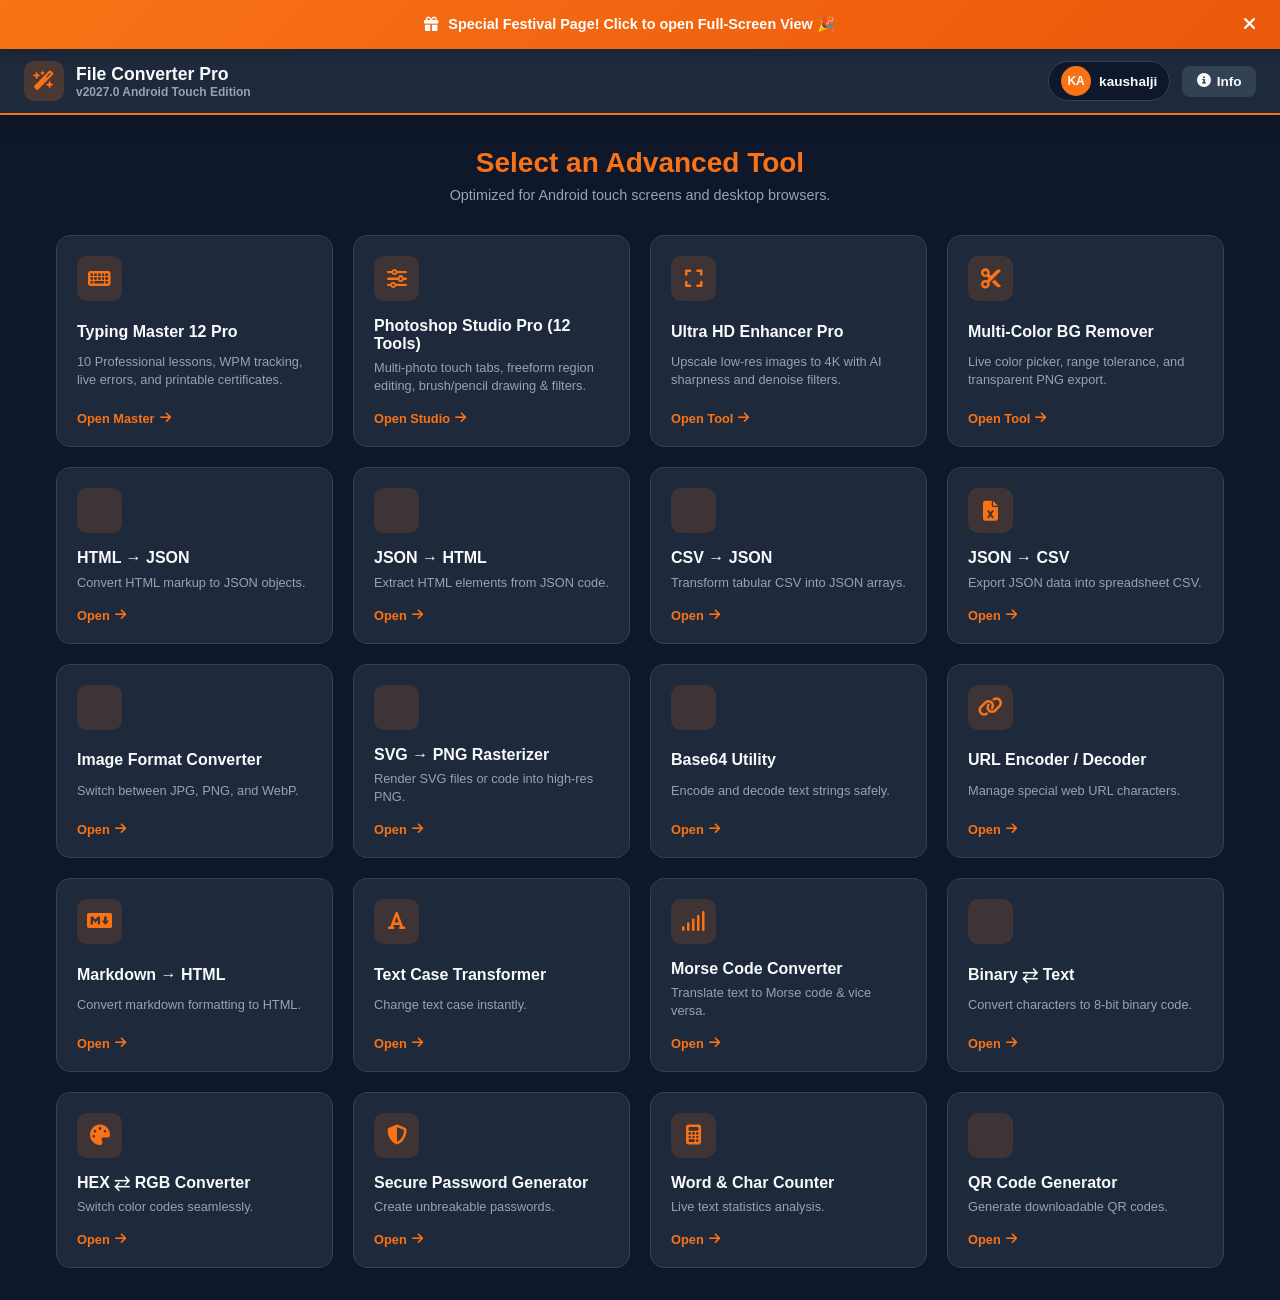
==== index.html @ d04e545b "Update index.html" ====
<!DOCTYPE html>
<html lang="hi">
<head>
<meta charset="UTF-8">
<meta name="viewport" content="width=device-width, initial-scale=1.0, maximum-scale=1.0, user-scalable=no">
<title>File Converter Pro 2027 - Android Mobile Edition</title>
<meta name="theme-color" content="#0f172a">
<link rel="manifest" href="./manifest.json">
<link rel="icon" href="./icon.svg" type="image/svg+xml">
<link rel="stylesheet" href="https://cdnjs.cloudflare.com/ajax/libs/font-awesome/6.4.0/css/all.min.css">
<link rel="stylesheet" href="style.css">
</head>
<body data-theme="dark">

<!-- Top Festival Trigger Banner -->
<div class="festival-banner" id="festivalBanner" onclick="openFestivalModal()">
  <div class="festival-banner-content">
    <i class="fa-solid fa-gift"></i>
    <span>Special Festival Page! Click to open Full-Screen View 🎉</span>
  </div>
  <button class="festival-exit-btn" title="Close Banner" onclick="event.stopPropagation(); document.getElementById('festivalBanner').style.display='none';">
    <i class="fa-solid fa-xmark"></i>
  </button>
</div>

<!-- Full-Screen Festival Modal -->
<div class="festival-modal-overlay" id="festivalModalOverlay">
  <div class="festival-modal-container">
    <div class="festival-modal-header">
      <span class="festival-modal-title"><i class="fa-solid fa-star"></i> Festival Special Event</span>
      <button class="festival-close-btn" onclick="closeFestivalModal()"><i class="fa-solid fa-xmark"></i> Close</button>
    </div>
    <div class="festival-modal-body">
      <iframe src="festival.html" class="festival-iframe"></iframe>
    </div>
  </div>
</div>

<!-- Universal App Header -->
<header class="app-header">
  <div class="brand-box">
    <div class="brand-icon"><i class="fa-solid fa-wand-magic-sparkles"></i></div>
    <div>
      <div class="brand-title">File Converter Pro</div>
      <div class="brand-subtitle">v2027.0 Android Touch Edition</div>
    </div>
  </div>
  <div class="header-actions">
    <div class="user-profile-badge" id="userProfileBadge" onclick="openProfileModal()">
      <div class="user-avatar" id="navAvatar">HK</div>
      <span id="navUsername">kaushalji</span>
    </div>
    <button class="header-btn" onclick="openAppInfoModal()"><i class="fa-solid fa-circle-info"></i> Info</button>
  </div>
</header>

<main>
  <!-- Home Dashboard -->
  <div id="homeDashboard">
    <div class="dashboard-hero">
      <h1>Select an Advanced Tool</h1>
      <p>Optimized for Android touch screens and desktop browsers.</p>
    </div>

    <div class="grid">
      <!-- Typing Master 12 -->
      <div class="card-selector" onclick="openTool('typingSpeedView')">
        <div class="card-icon"><i class="fa-solid fa-keyboard"></i></div>
        <h3>Typing Master 12 Pro</h3>
        <p>10 Professional lessons, WPM tracking, live errors, and printable certificates.</p>
        <div class="card-footer-link">Open Master <i class="fa-solid fa-arrow-right"></i></div>
      </div>

      <!-- Photoshop Studio Pro -->
      <div class="card-selector" onclick="openTool('photoEditorView')">
        <div class="card-icon"><i class="fa-solid fa-sliders"></i></div>
        <h3>Photoshop Studio Pro (12 Tools)</h3>
        <p>Multi-photo touch tabs, freeform region editing, brush/pencil drawing & filters.</p>
        <div class="card-footer-link">Open Studio <i class="fa-solid fa-arrow-right"></i></div>
      </div>

      <!-- Ultra HD Enhancer -->
      <div class="card-selector" onclick="openTool('hdView')">
        <div class="card-icon"><i class="fa-solid fa-expand"></i></div>
        <h3>Ultra HD Enhancer Pro</h3>
        <p>Upscale low-res images to 4K with AI sharpness and denoise filters.</p>
        <div class="card-footer-link">Open Tool <i class="fa-solid fa-arrow-right"></i></div>
      </div>

      <!-- BG Remover -->
      <div class="card-selector" onclick="openTool('bgRemView')">
        <div class="card-icon"><i class="fa-solid fa-scissors"></i></div>
        <h3>Multi-Color BG Remover</h3>
        <p>Live color picker, range tolerance, and transparent PNG export.</p>
        <div class="card-footer-link">Open Tool <i class="fa-solid fa-arrow-right"></i></div>
      </div>

      <!-- Other Tools -->
      <div class="card-selector" onclick="openTool('h2jView')"><div class="card-icon"><i class="fa-code"></i></div><h3>HTML → JSON</h3><p>Convert HTML markup to JSON objects.</p><div class="card-footer-link">Open <i class="fa-solid fa-arrow-right"></i></div></div>
      <div class="card-selector" onclick="openTool('j2hView')"><div class="card-icon"><i class="fa-file-code"></i></div><h3>JSON → HTML</h3><p>Extract HTML elements from JSON code.</p><div class="card-footer-link">Open <i class="fa-solid fa-arrow-right"></i></div></div>
      <div class="card-selector" onclick="openTool('csvView')"><div class="card-icon"><i class="fa-file-csv"></i></div><h3>CSV → JSON</h3><p>Transform tabular CSV into JSON arrays.</p><div class="card-footer-link">Open <i class="fa-solid fa-arrow-right"></i></div></div>
      <div class="card-selector" onclick="openTool('j2csvView')"><div class="card-icon"><i class="fa-solid fa-file-excel"></i></div><h3>JSON → CSV</h3><p>Export JSON data into spreadsheet CSV.</p><div class="card-footer-link">Open <i class="fa-solid fa-arrow-right"></i></div></div>
      <div class="card-selector" onclick="openTool('imgConvView')"><div class="card-icon"><i class="fa-image"></i></div><h3>Image Format Converter</h3><p>Switch between JPG, PNG, and WebP.</p><div class="card-footer-link">Open <i class="fa-solid fa-arrow-right"></i></div></div>
      <div class="card-selector" onclick="openTool('svgView')"><div class="card-icon"><i class="fa-shapes"></i></div><h3>SVG → PNG Rasterizer</h3><p>Render SVG files or code into high-res PNG.</p><div class="card-footer-link">Open <i class="fa-solid fa-arrow-right"></i></div></div>
      <div class="card-selector" onclick="openTool('base64View')"><div class="card-icon"><i class="fa-lock"></i></div><h3>Base64 Utility</h3><p>Encode and decode text strings safely.</p><div class="card-footer-link">Open <i class="fa-solid fa-arrow-right"></i></div></div>
      <div class="card-selector" onclick="openTool('urlView')"><div class="card-icon"><i class="fa-solid fa-link"></i></div><h3>URL Encoder / Decoder</h3><p>Manage special web URL characters.</p><div class="card-footer-link">Open <i class="fa-solid fa-arrow-right"></i></div></div>
      <div class="card-selector" onclick="openTool('mdView')"><div class="card-icon"><i class="fa-brands fa-markdown"></i></div><h3>Markdown → HTML</h3><p>Convert markdown formatting to HTML.</p><div class="card-footer-link">Open <i class="fa-solid fa-arrow-right"></i></div></div>
      <div class="card-selector" onclick="openTool('textCaseView')"><div class="card-icon"><i class="fa-solid fa-font"></i></div><h3>Text Case Transformer</h3><p>Change text case instantly.</p><div class="card-footer-link">Open <i class="fa-solid fa-arrow-right"></i></div></div>
      <div class="card-selector" onclick="openTool('morseView')"><div class="card-icon"><i class="fa-solid fa-signal"></i></div><h3>Morse Code Converter</h3><p>Translate text to Morse code & vice versa.</p><div class="card-footer-link">Open <i class="fa-solid fa-arrow-right"></i></div></div>
      <div class="card-selector" onclick="openTool('binaryView')"><div class="card-icon"><i class="fa-solid fa-binary"></i></div><h3>Binary ⇄ Text</h3><p>Convert characters to 8-bit binary code.</p><div class="card-footer-link">Open <i class="fa-solid fa-arrow-right"></i></div></div>
      <div class="card-selector" onclick="openTool('colorView')"><div class="card-icon"><i class="fa-solid fa-palette"></i></div><h3>HEX ⇄ RGB Converter</h3><p>Switch color codes seamlessly.</p><div class="card-footer-link">Open <i class="fa-solid fa-arrow-right"></i></div></div>
      <div class="card-selector" onclick="openTool('passGenView')"><div class="card-icon"><i class="fa-solid fa-shield-halved"></i></div><h3>Secure Password Generator</h3><p>Create unbreakable passwords.</p><div class="card-footer-link">Open <i class="fa-solid fa-arrow-right"></i></div></div>
      <div class="card-selector" onclick="openTool('wordCountView')"><div class="card-icon"><i class="fa-solid fa-calculator"></i></div><h3>Word & Char Counter</h3><p>Live text statistics analysis.</p><div class="card-footer-link">Open <i class="fa-solid fa-arrow-right"></i></div></div>
      <div class="card-selector" onclick="openTool('qrView')"><div class="card-icon"><i class="fa-qrcode"></i></div><h3>QR Code Generator</h3><p>Generate downloadable QR codes.</p><div class="card-footer-link">Open <i class="fa-solid fa-arrow-right"></i></div></div>
    </div>
  </div>

  <!-- ================= TOOL VIEWS ================= -->

  <!-- Typing Master 12 View -->
  <div id="typingSpeedView" class="tool-view">
    <div class="tool-header-bar">
      <h2><i class="fa-solid fa-keyboard"></i> Typing Master 12 Professional Tutor</h2>
      <button class="back-home-btn" onclick="closeTypingTestView()"><i class="fa-solid fa-arrow-left"></i> Dashboard</button>
    </div>
    <div id="typingSetupBox" class="typing-setup-box">
      <h3><i class="fa-solid fa-list-check"></i> Select Lesson (1 to 10) & Duration</h3>
      <div class="typing-config-grid">
        <div>
          <label>Select Lesson / Passage</label>
          <select id="typingLessonSelect">
            <option value="1">Lesson 1: Home Row Mastery & Touch Typing Basics</option>
            <option value="2">Lesson 2: Advanced Web Architecture & Client-Side Logic</option>
            <option value="3">Lesson 3: Graphic Design Principles & Neon Aesthetics</option>
            <option value="4">Lesson 4: Cloud Databases and Firebase Integration</option>
            <option value="5">Lesson 5: Progressive Web Apps & Offline Service Workers</option>
            <option value="6">Lesson 6: Professional Ethics & Altruistic Interpersonal Skills</option>
            <option value="7">Lesson 7: Network Protocols, Routers and Security Rules</option>
            <option value="8">Lesson 8: Python Programming and Algorithmic Problem Solving</option>
            <option value="9">Lesson 9: Tally Prime & Corporate Accounting Formatting</option>
            <option value="10">Lesson 10: Ultimate Speed Master Challenge (Expert Level)</option>
          </select>
        </div>
        <div>
          <label>Test Duration</label>
          <select id="typingTimeSelect">
            <option value="30">30 Seconds</option>
            <option value="60" selected>1 Minute (60s)</option>
            <option value="120">2 Minutes (120s)</option>
            <option value="300">5 Minutes (300s)</option>
          </select>
        </div>
      </div>
      <button class="action-btn" onclick="beginTypingTestSession()"><i class="fa-solid fa-play"></i> Start Typing Lesson</button>
    </div>

    <div id="typingWorkspace" class="hidden">
      <div class="typing-progress-track"><div id="typingProgressBar" class="typing-progress-fill"></div></div>
      <div id="passageDisplayBox" class="passage-display-box"></div>
      <textarea id="typingInput" placeholder="Start typing the passage above here..." oninput="evaluateTyping()" class="typing-input-area"></textarea>
      <div class="stats-dashboard-grid">
        <div class="stat-card"><b id="tsWpm">0</b><br><small>WPM</small></div>
        <div class="stat-card"><b id="tsAccuracy">100%</b><br><small>Accuracy</small></div>
        <div class="stat-card"><b id="tsTime">60s</b><br><small>Time Left</small></div>
        <div class="stat-card"><b id="tsErrors">0</b><br><small>Errors</small></div>
      </div>
      <button class="action-btn secondary" onclick="resetTypingTest()"><i class="fa-solid fa-rotate-right"></i> Change Lesson / Quit</button>
    </div>
    <div class="status" id="typingStatus"></div>
  </div>

  <!-- Photoshop Studio Pro -->
  <div id="photoEditorView" class="tool-view">
    <div class="tool-header-bar">
      <h2><i class="fa-solid fa-sliders"></i> Photoshop Studio Pro (Android Touch)</h2>
      <button class="back-home-btn" onclick="goHome()"><i class="fa-solid fa-arrow-left"></i> Dashboard</button>
    </div>

    <div class="drop-zone" onclick="document.getElementById('editorImgFile').click()">
      <div class="drop-zone-text" id="editorImgText"><i class="fa-solid fa-cloud-arrow-up"></i> Open Photo(s) from Phone Gallery</div>
      <input id="editorImgFile" type="file" accept="image/*" multiple onchange="loadMultipleEditorImages(this)">
    </div>

    <div id="photoTabsContainer" class="photo-tabs-bar hidden">
      <span class="tab-bar-label"><i class="fa-solid fa-images"></i> Open Photos:</span>
      <div id="tabsList" class="tabs-list-flex"></div>
    </div>

    <div id="editorControls" class="hidden">
      <!-- 12 Photoshop Tools Navigation Bar -->
      <div class="editor-mode-banner">
        <button class="action-btn secondary mode-tab-btn active" id="btnToolGlobal" onclick="setPhotoshopTool('global')"><i class="fa-solid fa-sliders"></i> 1. Global Filters</button>
        <button class="action-btn secondary mode-tab-btn" id="btnToolFreeform" onclick="setPhotoshopTool('freeform')"><i class="fa-solid fa-draw-polygon"></i> 2. Freeform Area Edit</button>
        <button class="action-btn secondary mode-tab-btn" id="btnToolBrush" onclick="setPhotoshopTool('brush')"><i class="fa-solid fa-paintbrush"></i> 3. Touch Brush / Pencil</button>
        <button class="action-btn secondary mode-tab-btn" id="btnToolRotate" onclick="rotateEditorImage(90)"><i class="fa-solid fa-rotate-right"></i> 4. Rotate</button>
        <button class="action-btn secondary mode-tab-btn" id="btnToolFlip" onclick="flipEditorImage()"><i class="fa-solid fa-repeat"></i> 5. Flip Mirror</button>
        <button class="action-btn secondary mode-tab-btn" id="btnToolSepia" onclick="applySpecialEffect('sepia')"><i class="fa-solid fa-palette"></i> 6. Sepia Tone</button>
        <button class="action-btn secondary mode-tab-btn" id="btnToolInvert" onclick="applySpecialEffect('invert')"><i class="fa-solid fa-circle-half-stroke"></i> 7. Invert Colors</button>
        <button class="action-btn secondary mode-tab-btn" id="btnToolCrop" onclick="setPhotoshopTool('crop')"><i class="fa-solid fa-crop"></i> 8. Crop Region</button>
        <button class="action-btn secondary mode-tab-btn" id="btnToolBrightness" onclick="quickFilterAdjust('brightness')"><i class="fa-solid fa-sun"></i> 9. Auto Brighten</button>
        <button class="action-btn secondary mode-tab-btn" id="btnToolContrast" onclick="quickFilterAdjust('contrast')"><i class="fa-solid fa-circle-half-stroke"></i> 10. Auto Contrast</button>
        <button class="action-btn secondary mode-tab-btn" id="btnToolGrayscale" onclick="quickFilterAdjust('grayscale')"><i class="fa-solid fa-image"></i> 11. B&W Grayscale</button>
        <button class="action-btn secondary mode-tab-btn" id="btnToolReset" onclick="resetCurrentPhoto()"><i class="fa-solid fa-rotate-left"></i> 12. Reset Original</button>
      </div>

      <div class="editor-canvas-wrapper" id="editorCanvasWrapper">
        <canvas id="editorCanvas"></canvas>
      </div>

      <!-- Tool Specific Panels -->
      <div id="globalControlsPanel">
        <div class="editor-sliders-grid">
          <div><label>Brightness</label><input type="range" id="eBrightness" min="0" max="200" value="100" oninput="applyEditorFilters()"></div>
          <div><label>Contrast</label><input type="range" id="eContrast" min="0" max="200" value="100" oninput="applyEditorFilters()"></div>
          <div><label>Saturate</label><input type="range" id="eSaturate" min="0" max="200" value="100" oninput="applyEditorFilters()"></div>
          <div><label>Blur (px)</label><input type="range" id="eBlur" min="0" max="20" value="0" oninput="applyEditorFilters()"></div>
        </div>
      </div>

      <div id="freeformControlsPanel" class="hidden freeform-panel-box">
        <p class="freeform-hint"><i class="fa-solid fa-circle-info"></i> Finger touch se screen par area drag karein aur neechay se effect apply karein:</p>
        <div class="btn-group">
          <button class="action-btn" onclick="editSelectedArea('brightness')"><i class="fa-solid fa-sun"></i> Brighten Selection</button>
          <button class="action-btn" onclick="editSelectedArea('darken')"><i class="fa-solid fa-moon"></i> Darken Selection</button>
          <button class="action-btn secondary" onclick="editSelectedArea('grayscale')"><i class="fa-solid fa-image"></i> Grayscale Selection</button>
          <button class="action-btn secondary" onclick="clearSelection()"><i class="fa-solid fa-xmark"></i> Clear Selection</button>
        </div>
      </div>

      <div id="brushControlsPanel" class="hidden freeform-panel-box">
        <div class="editor-sliders-grid">
          <div>
            <label>Brush Color</label>
            <input type="color" id="brushColorPicker" value="#f97316" class="color-picker-input">
          </div>
          <div>
            <label>Brush Size: <span id="brushSizeVal">5</span>px</label>
            <input type="range" id="brushSizeRange" min="1" max="50" value="5" oninput="document.getElementById('brushSizeVal').textContent=this.value">
          </div>
        </div>
        <p class="freeform-hint"><i class="fa-solid fa-paintbrush"></i> Finger drag karke screen par freehand painting karein.</p>
      </div>

      <button class="action-btn" onclick="downloadEditedImage()"><i class="fa-solid fa-download"></i> Save & Download to Phone</button>
    </div>
    <div class="status" id="editorStatus"></div>
  </div>

  <!-- Ultra HD Enhancer -->
  <div id="hdView" class="tool-view">
    <div class="tool-header-bar"><h2><i class="fa-solid fa-expand"></i> Ultra HD 4K Enhancer Pro</h2><button class="back-home-btn" onclick="goHome()">Dashboard</button></div>
    <div class="drop-zone" onclick="document.getElementById('hdImgFile').click()"><div class="drop-zone-text" id="hdImgText"><i class="fa-solid fa-cloud-arrow-up"></i> Choose Image from Gallery</div><input id="hdImgFile" type="file" accept="image/*" onchange="updateFileName(this, 'hdImgText')"></div>
    <div class="btn-group"><button class="action-btn" onclick="convertToUltraHD(2)">2X HD Upscale</button><button class="action-btn" onclick="convertToUltraHD(4)">4X Ultra HD AI</button></div>
    <div class="status" id="hdStatus"></div>
  </div>

  <!-- BG Remover -->
  <div id="bgRemView" class="tool-view">
    <div class="tool-header-bar"><h2><i class="fa-solid fa-scissors"></i> Multi-Color BG Remover</h2><button class="back-home-btn" onclick="goHome()">Dashboard</button></div>
    <div class="drop-zone" onclick="document.getElementById('bgImgFile').click()"><div class="drop-zone-text" id="bgImgText"><i class="fa-solid fa-cloud-arrow-up"></i> Choose Image</div><input id="bgImgFile" type="file" accept="image/*" onchange="loadBgRemImage(this)"></div>
    <div id="bgControlsContainer" class="hidden">
      <div class="bg-preview-layout">
        <div><label>1. Tap to Pick Color</label><div class="canvas-click-wrapper" onclick="pickColorForBg(event)"><canvas id="bgSourceCanvas"></canvas></div></div>
        <div><label>2. Transparent Preview</label><div class="canvas-click-wrapper checkered-bg"><canvas id="bgPreviewCanvas"></canvas></div></div>
      </div>
      <div class="bg-settings-row">
        <div id="selectedColorDisplay" class="color-badge-box">RGB(255, 255, 255)</div>
        <div><label>Tolerance: <span id="tolValueLabel">35</span></label><input type="range" id="bgTolerance" min="1" max="100" value="35" oninput="updateBgToleranceLabel(); processBgRemovalLive();"></div>
      </div>
      <button class="action-btn" onclick="downloadBgRemovedImage()">Download PNG</button>
    </div>
    <div class="status" id="bgRemStatus"></div>
  </div>

  <!-- Other basic views included in code -->
  <div id="h2jView" class="tool-view"><div class="tool-header-bar"><h2>HTML to JSON</h2><button class="back-home-btn" onclick="goHome()">Dashboard</button></div><label>HTML</label><textarea id="htmlInput" placeholder="<h1>Hello</h1>"></textarea><button class="action-btn" onclick="htmlToJson()">Convert</button><div class="status" id="h2jStatus"></div></div>
  <div id="j2hView" class="tool-view"><div class="tool-header-bar"><h2>JSON to HTML</h2><button class="back-home-btn" onclick="goHome()">Dashboard</button></div><label>JSON</label><textarea id="jsonInput" placeholder='{"html":"<h1>Hello</h1>"}'></textarea><button class="action-btn" onclick="jsonToHtml()">Convert</button><div class="status" id="j2hStatus"></div></div>
  <div id="csvView" class="tool-view"><div class="tool-header-bar"><h2>CSV to JSON</h2><button class="back-home-btn" onclick="goHome()">Dashboard</button></div><label>CSV</label><textarea id="csvInput" placeholder="name,age\nJohn,30"></textarea><button class="action-btn" onclick="csvToJson()">Convert</button><div class="status" id="csvStatus"></div></div>
  <div id="j2csvView" class="tool-view"><div class="tool-header-bar"><h2>JSON to CSV</h2><button class="back-home-btn" onclick="goHome()">Dashboard</button></div><label>JSON</label><textarea id="j2csvInput" placeholder='[{"name":"John"}]'></textarea><button class="action-btn" onclick="jsonToCsv()">Convert</button><div class="status" id="j2csvStatus"></div></div>
  <div id="imgConvView" class="tool-view"><div class="tool-header-bar"><h2>Image Converter</h2><button class="back-home-btn" onclick="goHome()">Dashboard</button></div><div class="drop-zone" onclick="document.getElementById('generalImgFile').click()"><div class="drop-zone-text" id="generalImgText">Choose Image</div><input id="generalImgFile" type="file" accept="image/*" onchange="updateFileName(this, 'generalImgText')"></div><div class="btn-group"><button class="action-btn" onclick="imageConvert('generalImgFile', 'png', 'imgConvStatus')">PNG</button><button class="action-btn secondary" onclick="imageConvert('generalImgFile', 'jpg', 'imgConvStatus')">JPG</button><button class="action-btn secondary" onclick="imageConvert('generalImgFile', 'webp', 'imgConvStatus')">WebP</button></div><div class="status" id="imgConvStatus"></div></div>
  <div id="svgView" class="tool-view"><div class="tool-header-bar"><h2>SVG to PNG</h2><button class="back-home-btn" onclick="goHome()">Dashboard</button></div><div class="drop-zone" onclick="document.getElementById('svgFile').click()"><div class="drop-zone-text" id="svgFileText">Choose SVG</div><input id="svgFile" type="file" accept=".svg" onchange="updateFileName(this, 'svgFileText')"></div><textarea id="svgCodeInput" placeholder="<svg>...</svg>"></textarea><button class="action-btn" onclick="svgToPng()">Convert</button><div class="status" id="svgStatus"></div></div>
  <div id="base64View" class="tool-view"><div class="tool-header-bar"><h2>Base64</h2><button class="back-home-btn" onclick="goHome()">Dashboard</button></div><textarea id="base64Input" placeholder="Text..."></textarea><div class="btn-group"><button class="action-btn" onclick="processBase64(true)">Encode</button><button class="action-btn secondary" onclick="processBase64(false)">Decode</button></div><div class="status" id="base64Status"></div></div>
  <div id="urlView" class="tool-view"><div class="tool-header-bar"><h2>URL Encoder</h2><button class="back-home-btn" onclick="goHome()">Dashboard</button></div><textarea id="urlInput" placeholder="URL..."></textarea><div class="btn-group"><button class="action-btn" onclick="processUrl(true)">Encode</button><button class="action-btn secondary" onclick="processUrl(false)">Decode</button></div><div class="status" id="urlStatus"></div></div>
  <div id="mdView" class="tool-view"><div class="tool-header-bar"><h2>Markdown</h2><button class="back-home-btn" onclick="goHome()">Dashboard</button></div><textarea id="mdInput" placeholder="# Heading"></textarea><button class="action-btn" onclick="mdToHtml()">Convert</button><div class="status" id="mdStatus"></div></div>
  <div id="textCaseView" class="tool-view"><div class="tool-header-bar"><h2>Text Case</h2><button class="back-home-btn" onclick="goHome()">Dashboard</button></div><textarea id="caseInput" placeholder="Text..."></textarea><div class="btn-group"><button class="action-btn" onclick="convertTextCase('upper')">UPPER</button><button class="action-btn secondary" onclick="convertTextCase('lower')">lower</button><button class="action-btn secondary" onclick="convertTextCase('title')">Title</button></div><div class="status" id="textCaseStatus"></div></div>
  <div id="morseView" class="tool-view"><div class="tool-header-bar"><h2>Morse Code</h2><button class="back-home-btn" onclick="goHome()">Dashboard</button></div><textarea id="morseInput" placeholder="Text or Morse..."></textarea><div class="btn-group"><button class="action-btn" onclick="textToMorse()">To Morse</button><button class="action-btn secondary" onclick="morseToText()">To Text</button></div><div class="status" id="morseStatus"></div></div>
  <div id="binaryView" class="tool-view"><div class="tool-header-bar"><h2>Binary</h2><button class="back-home-btn" onclick="goHome()">Dashboard</button></div><textarea id="binaryInput" placeholder="Text or Binary..."></textarea><div class="btn-group"><button class="action-btn" onclick="textToBinary()">To Binary</button><button class="action-btn secondary" onclick="binaryToText()">To Text</button></div><div class="status" id="binaryStatus"></div></div>
  <div id="colorView" class="tool-view"><div class="tool-header-bar"><h2>HEX ⇄ RGB</h2><button class="back-home-btn" onclick="goHome()">Dashboard</button></div><input type="text" id="colorInput" placeholder="#f97316 or 249,115,22"><button class="action-btn" onclick="convertColor()">Convert</button><div id="colorPreviewBox" class="color-preview-box">Preview</div><div class="status" id="colorStatus"></div></div>
  <div id="passGenView" class="tool-view"><div class="tool-header-bar"><h2>Password Gen</h2><button class="back-home-btn" onclick="goHome()">Dashboard</button></div><input type="text" id="generatedPassword" readonly><button class="action-btn" onclick="generateSecurePassword()">Generate</button><div class="status" id="passGenStatus"></div></div>
  <div id="wordCountView" class="tool-view"><div class="tool-header-bar"><h2>Word Counter</h2><button class="back-home-btn" onclick="goHome()">Dashboard</button></div><textarea id="wordCountInput" oninput="analyzeText()" placeholder="Type here..."></textarea><div class="stats-counter-grid"><div class="stat-card"><b id="wcWords">0</b><br><small>Words</small></div><div class="stat-card"><b id="wcChars">0</b><br><small>Chars</small></div><div class="stat-card"><b id="wcTime">0s</b><br><small>Time</small></div></div><div class="status" id="wordCountStatus"></div></div>
  <div id="qrView" class="tool-view"><div class="tool-header-bar"><h2>QR Generator</h2><button class="back-home-btn" onclick="goHome()">Dashboard</button></div><input type="text" id="qrInput" placeholder="https://..."><button class="action-btn" onclick="generateQR()">Generate QR</button><div id="qrPreviewArea" class="qr-preview-wrapper"></div><div class="status" id="qrStatus"></div></div>
</main>

<!-- Modals -->
<div class="modal-overlay" id="appInfoModal"><div class="modal-card"><div class="modal-header"><h3>App Info</h3><button class="close-modal" onclick="closeAppInfoModal()">&times;</button></div><div class="modal-body"><p><b>File Converter Pro 2027</b> - Developer: kaushalji</p><button class="action-btn secondary mb-15" id="themeToggleBtn" onclick="toggleTheme()">Toggle Theme</button></div></div></div>

<div class="modal-overlay" id="profileModal"><div class="modal-card"><div class="modal-header"><h3>Profile</h3><button class="close-modal" onclick="closeProfileModal()">&times;</button></div><div class="modal-body"><form onsubmit="saveProfile(event)"><label>Username</label><input type="text" id="editUsername" required><button type="submit" class="action-btn full-width">Save</button></form></div></div></div>

<!-- Typing Result Modal with Print Button -->
<div class="modal-overlay" id="typingResultModal">
  <div class="modal-card text-center">
    <div class="modal-header">
      <h3><i class="fa-solid fa-trophy trophy-gold"></i> Typing Master Result</h3>
      <button class="close-modal" onclick="closeTypingResultModal()">&times;</button>
    </div>
    <div class="modal-body" id="printableCertificateArea">
      <p class="mb-15"><b>Typing Master 12 Performance Diploma</b></p>
      <div class="typing-score-grid">
        <div class="score-card"><b id="modalFinalWpm" class="score-wpm">0</b><br><span>WPM Speed</span></div>
        <div class="score-card"><b id="modalFinalAcc" class="score-acc">0%</b><br><span>Accuracy</span></div>
      </div>
      <p id="modalLessonName" style="font-size:0.85rem; color:var(--text-muted); margin-bottom:15px;"></p>
    </div>
    <div class="btn-group">
      <button class="action-btn" onclick="window.print()"><i class="fa-solid fa-print"></i> Print Certificate</button>
      <button class="action-btn secondary" onclick="closeTypingResultModal()">Close</button>
    </div>
  </div>
</div>

<script>
function openFestivalModal() { document.getElementById('festivalModalOverlay').style.display = 'flex'; }
function closeFestivalModal() { document.getElementById('festivalModalOverlay').style.display = 'none'; }
</script>
<script src="script.js"></script>
</body>
</html>
---- style.css ----
:root {
  --bg-main: #0f172a;
  --card-bg: #1e293b;
  --text-main: #f8fafc;
  --text-muted: #94a3b8;
  --accent-primary: #f97316;
  --accent-hover: #ea580c;
  --card-border: #334155;
  --success: #22c55e;
  --error: #ef4444;
}

[data-theme="light"] {
  --bg-main: #f1f5f9;
  --card-bg: #ffffff;
  --text-main: #0f172a;
  --text-muted: #64748b;
  --accent-primary: #f97316;
  --accent-hover: #ea580c;
  --card-border: #cbd5e1;
  --success: #16a34a;
  --error: #dc2626;
}

* { box-sizing: border-box; margin: 0; padding: 0; font-family: 'Segoe UI', Tahoma, Geneva, Verdana, sans-serif; }
body { background-color: var(--bg-main); color: var(--text-main); min-height: 100vh; display: flex; flex-direction: column; transition: background 0.3s, color 0.3s; }
.hidden { display: none !important; }
.text-center { text-align: center; }
.full-width { width: 100%; }
.mb-15 { margin-bottom: 15px; }

/* Header */
.app-header { background: var(--card-bg); border-bottom: 2px solid var(--accent-primary); padding: 0.75rem 1.5rem; display: flex; justify-content: space-between; align-items: center; box-shadow: 0 4px 20px rgba(0,0,0,0.15); position: sticky; top: 0; z-index: 100; }
.brand-box { display: flex; align-items: center; gap: 0.75rem; }
.brand-icon { width: 40px; height: 40px; background: color-mix(in srgb, var(--accent-primary) 20%, var(--card-bg)); color: var(--accent-primary); border-radius: 10px; display: flex; align-items: center; justify-content: center; font-size: 1.2rem; }
.brand-title { font-size: 1.1rem; font-weight: 800; color: var(--text-main); }
.brand-subtitle { font-size: 0.75rem; color: var(--text-muted); font-weight: 600; }
.header-actions { display: flex; gap: 0.75rem; align-items: center; }
.header-btn { background: var(--card-border); color: var(--text-main); border: none; padding: 0.5rem 0.9rem; border-radius: 8px; font-weight: 600; cursor: pointer; transition: 0.2s; font-size: 0.85rem; display: flex; align-items: center; gap: 6px; }
.header-btn:hover { background: var(--accent-primary); color: #fff; }

/* User Badge */
.user-profile-badge { display: flex; align-items: center; gap: 8px; background: var(--bg-main); border: 1.5px solid var(--card-border); padding: 4px 12px; border-radius: 20px; cursor: pointer; transition: 0.2s; }
.user-profile-badge:hover { border-color: var(--accent-primary); }
.user-avatar { width: 30px; height: 30px; border-radius: 50%; background: var(--accent-primary); color: #fff; display: flex; align-items: center; justify-content: center; font-weight: 700; font-size: 0.75rem; overflow: hidden; }
#navUsername { font-size: 0.85rem; font-weight: 600; color: var(--text-main); }

/* Main Dashboard Grid */
main { flex: 1; padding: 2rem 1rem; max-width: 1200px; margin: 0 auto; width: 100%; }
.dashboard-hero { text-align: center; margin-bottom: 2rem; }
.dashboard-hero h1 { font-size: 1.75rem; color: var(--accent-primary); margin-bottom: 0.5rem; font-weight: 800; }
.dashboard-hero p { color: var(--text-muted); font-size: 0.9rem; }

.grid { display: grid; grid-template-columns: repeat(auto-fill, minmax(260px, 1fr)); gap: 1.25rem; }
.card-selector { background: var(--card-bg); border: 1.5px solid var(--card-border); border-radius: 14px; padding: 1.25rem; cursor: pointer; transition: all 0.25s ease; display: flex; flex-direction: column; justify-content: space-between; }
.card-selector:hover { border-color: var(--accent-primary); transform: translateY(-3px); box-shadow: 0 10px 25px rgba(249, 115, 22, 0.15); }
.card-icon { width: 45px; height: 45px; background: color-mix(in srgb, var(--accent-primary) 15%, var(--card-bg)); color: var(--accent-primary); border-radius: 10px; display: flex; align-items: center; justify-content: center; font-size: 1.25rem; margin-bottom: 1rem; }
.card-selector h3 { font-size: 1rem; font-weight: 700; margin-bottom: 0.4rem; color: var(--text-main); }
.card-selector p { font-size: 0.8rem; color: var(--text-muted); line-height: 1.4; margin-bottom: 1rem; }
.card-footer-link { font-size: 0.8rem; font-weight: 700; color: var(--accent-primary); display: flex; align-items: center; gap: 5px; }

/* Tool Views */
.tool-view { display: none; background: var(--card-bg); border: 2px solid var(--card-border); border-radius: 16px; padding: 1.75rem; box-shadow: 0 10px 30px rgba(0,0,0,0.15); width: 100%; min-height: 75vh; }
.tool-view.active { display: block !important; animation: fadeIn 0.25s ease-in-out; }
@keyframes fadeIn { from { opacity: 0; transform: translateY(6px); } to { opacity: 1; transform: translateY(0); } }

.tool-header-bar { display: flex; justify-content: space-between; align-items: center; margin-bottom: 1.5rem; border-bottom: 1px solid var(--card-border); padding-bottom: 1rem; }
.tool-header-bar h2 { font-size: 1.25rem; color: var(--accent-primary); display: flex; align-items: center; gap: 10px; }
.back-home-btn { background: var(--card-border); color: var(--text-main); border: none; padding: 0.5rem 1rem; border-radius: 8px; font-weight: 600; cursor: pointer; transition: 0.2s; }
.back-home-btn:hover { background: var(--accent-primary); color: #fff; }

label { display: block; font-size: 0.85rem; font-weight: 700; margin-bottom: 0.5rem; color: var(--text-muted); text-transform: uppercase; letter-spacing: 0.5px; }
textarea, input[type="text"], input[type="email"], input[type="password"], input[type="date"], input[type="tel"], input[type="number"], input[type="range"], select { width: 100%; padding: 0.75rem 1rem; background: var(--bg-main); border: 1.5px solid var(--card-border); border-radius: 10px; color: var(--text-main); font-size: 0.95rem; margin-bottom: 1rem; outline: none; transition: 0.2s; }
textarea { min-height: 140px; resize: vertical; font-family: monospace; }
textarea:focus, input:focus, select:focus { border-color: var(--accent-primary); }

.action-btn { background: var(--accent-primary); color: #fff; border: none; padding: 0.75rem 1.25rem; border-radius: 10px; font-weight: 700; cursor: pointer; transition: 0.2s; width: 100%; font-size: 0.95rem; display: flex; align-items: center; justify-content: center; gap: 8px; }
.action-btn:hover { background: var(--accent-hover); }
.action-btn.secondary { background: var(--card-border); color: var(--text-main); }
.action-btn.secondary:hover { background: #475569; }

.btn-group { display: flex; gap: 10px; margin-bottom: 1rem; flex-wrap: wrap; }
.btn-group .action-btn { flex: 1; margin-bottom: 0; min-width: 120px; }

.drop-zone { border: 2px dashed var(--card-border); border-radius: 12px; padding: 2rem; text-align: center; cursor: pointer; background: var(--bg-main); margin-bottom: 1rem; transition: 0.2s; }
.drop-zone:hover { border-color: var(--accent-primary); }
.drop-zone-text { color: var(--text-muted); font-weight: 600; font-size: 0.9rem; display: flex; align-items: center; justify-content: center; gap: 8px; }
.drop-zone input { display: none; }

.status { margin-top: 1rem; padding: 0.75rem; border-radius: 8px; font-weight: 600; font-size: 0.85rem; text-align: center; }
.status.success { background: color-mix(in srgb, var(--success) 20%, var(--card-bg)); color: var(--success); border: 1px solid var(--success); }
.status.error { background: color-mix(in srgb, var(--error) 20%, var(--card-bg)); color: var(--error); border: 1px solid var(--error); }

/* Photoshop Studio Tabs & Tools */
.photo-tabs-bar { background: var(--bg-main); border: 1px solid var(--card-border); padding: 8px 12px; border-radius: 10px; margin-bottom: 1rem; display: flex; align-items: center; gap: 10px; overflow-x: auto; }
.tab-bar-label { font-size: 0.8rem; font-weight: 700; color: var(--text-muted); white-space: nowrap; display: flex; align-items: center; gap: 6px; }
.tabs-list-flex { display: flex; gap: 8px; overflow-x: auto; }
.photo-tab-item { background: var(--card-bg); border: 1px solid var(--card-border); color: var(--text-muted); padding: 5px 12px; border-radius: 6px; font-size: 0.8rem; font-weight: 600; cursor: pointer; display: flex; align-items: center; gap: 8px; white-space: nowrap; transition: 0.2s; }
.photo-tab-item.active { background: var(--accent-primary); color: #fff; border-color: var(--accent-primary); }
.tab-close { font-size: 1rem; font-weight: bold; cursor: pointer; margin-left: 4px; }
.tab-close:hover { color: #fff; }

.editor-mode-banner { display: flex; gap: 8px; margin-bottom: 1rem; overflow-x: auto; padding-bottom: 5px; }
.mode-tab-btn { opacity: 0.75; white-space: nowrap; font-size: 0.8rem; padding: 0.5rem 0.75rem; }
.mode-tab-btn.active { opacity: 1; background: var(--accent-primary); color: #fff; }
.freeform-panel-box { background: var(--bg-main); border: 1px solid var(--card-border); padding: 1rem; border-radius: 10px; margin-bottom: 1rem; }
.freeform-hint { font-size: 0.85rem; color: var(--text-muted); margin-bottom: 0.75rem; display: flex; align-items: center; gap: 6px; }
.color-picker-input { width: 100%; height: 42px; background: var(--bg-main); border: 1.5px solid var(--card-border); border-radius: 8px; padding: 2px; cursor: pointer; }

/* Background Remover Pro Layout */
.bg-preview-layout { display: grid; grid-template-columns: 1fr 1fr; gap: 1.5rem; margin-bottom: 1rem; }
.canvas-click-wrapper { position: relative; width: 100%; max-height: 280px; overflow: hidden; background: var(--bg-main); border: 2px solid var(--card-border); border-radius: 10px; text-align: center; cursor: crosshair; display: flex; align-items: center; justify-content: center; }
.canvas-click-wrapper canvas { max-width: 100%; height: auto; max-height: 260px; object-fit: contain; }
.checkered-bg { background-image: linear-gradient(45deg, #2a2a2a 25%, transparent 25%), linear-gradient(-45deg, #2a2a2a 25%, transparent 25%), linear-gradient(45deg, transparent 75%, #2a2a2a 75%), linear-gradient(-45deg, transparent 75%, #2a2a2a 75%); background-size: 20px 20px; background-position: 0 0, 0 10px, 10px -10px, -10px 0px; }
.bg-settings-row { display: grid; grid-template-columns: 1fr 1fr; gap: 1rem; margin-bottom: 1rem; align-items: center; }
.color-badge-box { padding: 0.75rem; border-radius: 8px; text-align: center; font-weight: bold; color: #fff; border: 1px solid var(--card-border); text-shadow: 0 1px 2px rgba(0,0,0,0.5); }

/* Festival Banner & Modals */
.festival-banner { background: linear-gradient(135deg, #f97316, #ea580c); color: #fff; padding: 10px 20px; display: flex; justify-content: space-between; align-items: center; font-weight: 700; font-size: 0.9rem; cursor: pointer; box-shadow: 0 2px 10px rgba(0,0,0,0.2); z-index: 101; position: relative; }
.festival-banner-content { display: flex; align-items: center; gap: 10px; margin: 0 auto; }
.festival-exit-btn { background: none; border: none; color: #fff; font-size: 1.1rem; cursor: pointer; padding: 4px; }
.festival-modal-overlay { position: fixed; top: 0; left: 0; width: 100%; height: 100%; background: rgba(0,0,0,0.85); display: none; align-items: center; justify-content: center; z-index: 2000; }
.festival-modal-container { background: var(--card-bg); width: 95%; max-width: 1000px; height: 90vh; border-radius: 16px; border: 2px solid var(--accent-primary); display: flex; flex-direction: column; overflow: hidden; }
.festival-modal-header { padding: 1rem 1.5rem; background: var(--bg-main); display: flex; justify-content: space-between; align-items: center; border-bottom: 1px solid var(--card-border); }
.festival-modal-title { font-weight: 700; color: var(--accent-primary); font-size: 1.1rem; display: flex; align-items: center; gap: 8px; }
.festival-close-btn { background: var(--error); color: #fff; border: none; padding: 6px 12px; border-radius: 8px; font-weight: 700; cursor: pointer; }
.festival-modal-body { flex: 1; width: 100%; height: 100%; }
.festival-iframe { width: 100%; height: 100%; border: none; }

.modal-overlay { position: fixed; top: 0; left: 0; width: 100%; height: 100%; background: rgba(0,0,0,0.7); display: flex; align-items: center; justify-content: center; z-index: 1000; opacity: 0; pointer-events: none; transition: 0.25s ease; }
.modal-overlay.active { opacity: 1; pointer-events: auto; }
.modal-card { background: var(--card-bg); border: 2px solid var(--accent-primary); border-radius: 16px; width: 90%; max-width: 480px; padding: 1.5rem; box-shadow: 0 15px 35px rgba(0,0,0,0.4); transform: scale(0.95); transition: 0.25s ease; max-height: 90vh; overflow-y: auto; }
.modal-overlay.active .modal-card { transform: scale(1); }
.modal-header { display: flex; justify-content: space-between; align-items: center; margin-bottom: 1.25rem; border-bottom: 1px solid var(--card-border); padding-bottom: 0.75rem; }
.modal-header h3 { font-size: 1.1rem; color: var(--text-main); display: flex; align-items: center; gap: 8px; }
.close-modal { background: none; border: none; color: var(--text-muted); font-size: 1.5rem; cursor: pointer; transition: 0.2s; }
.close-modal:hover { color: var(--accent-primary); }

/* Typing & Editor Extras */
.typing-setup-box { background: var(--bg-main); padding: 1.5rem; border-radius: 12px; border: 1px solid var(--card-border); }
.typing-config-grid { display: grid; grid-template-columns: 1fr 1fr; gap: 1rem; margin-bottom: 1.5rem; }
.typing-progress-track { width: 100%; height: 8px; background: var(--bg-main); border-radius: 4px; overflow: hidden; margin-bottom: 1rem; border: 1px solid var(--card-border); }
.typing-progress-fill { height: 100%; background: var(--accent-primary); width: 0%; transition: width 0.3s; }
.passage-display-box { background: var(--bg-main); border: 1.5px solid var(--card-border); padding: 1.25rem; border-radius: 10px; font-size: 1.05rem; line-height: 1.6; margin-bottom: 1rem; max-height: 160px; overflow-y: auto; font-family: monospace; }
.typing-input-area { width: 100%; min-height: 120px; background: var(--bg-main); border: 2px solid var(--accent-primary); border-radius: 10px; padding: 1rem; color: var(--text-main); font-size: 1rem; margin-bottom: 1rem; outline: none; }
.stats-dashboard-grid, .stats-counter-grid, .typing-score-grid { display: grid; grid-template-columns: repeat(4, 1fr); gap: 10px; margin-bottom: 1rem; }
.stats-counter-grid { grid-template-columns: repeat(3, 1fr); }
.typing-score-grid { grid-template-columns: repeat(2, 1fr); gap: 15px; margin: 1.5rem 0; }
.stat-card, .score-card { background: var(--bg-main); border: 1px solid var(--card-border); padding: 0.75rem; text-align: center; border-radius: 10px; }
.stat-card b, .score-card b { font-size: 1.25rem; color: var(--accent-primary); }
.score-wpm { font-size: 1.75rem !important; color: var(--success); }
.score-acc { font-size: 1.75rem !important; color: var(--accent-primary); }
.color-preview-box { height: 60px; border-radius: 10px; margin: 1rem 0; border: 1px solid var(--card-border); display: flex; align-items: center; justify-content: center; font-weight: 700; color: #fff; text-shadow: 0 1px 2px rgba(0,0,0,0.5); }
.qr-preview-wrapper { text-align: center; margin: 1rem 0; padding: 1rem; background: var(--bg-main); border-radius: 10px; border: 1px solid var(--card-border); }
.editor-canvas-wrapper { text-align: center; margin-bottom: 1rem; background: var(--bg-main); padding: 10px; border-radius: 10px; border: 1px solid var(--card-border); max-height: 320px; overflow: auto; cursor: crosshair; }
.editor-canvas-wrapper canvas { max-width: 100%; height: auto; max-height: 300px; display: block; margin: 0 auto; }
.editor-sliders-grid { display: grid; grid-template-columns: repeat(2, 1fr); gap: 10px; margin-bottom: 1rem; }
.trophy-gold { color: #eab308; }

@media(max-width: 768px) {
  .typing-config-grid, .stats-dashboard-grid, .editor-sliders-grid, .bg-preview-layout, .bg-settings-row { grid-template-columns: 1fr; }
  .grid { grid-template-columns: 1fr; }
}
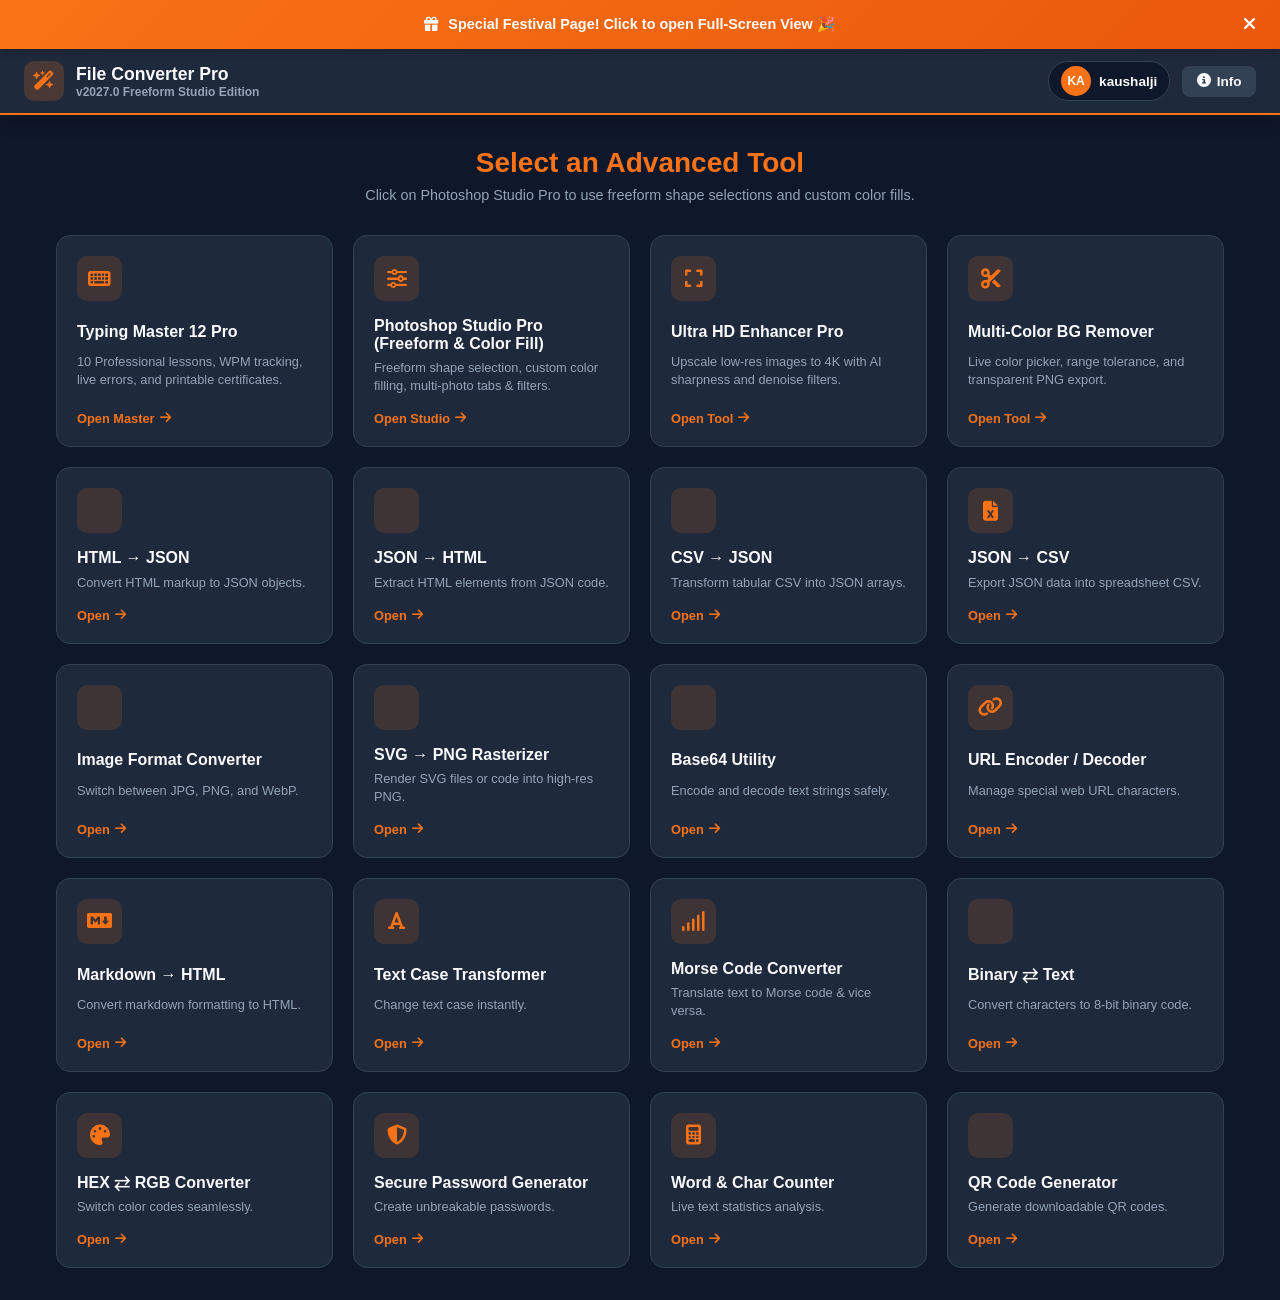
==== commit 72572d60: "Update title and subtitles for Photoshop Studio edition" ====
--- a/index.html
+++ b/index.html
@@ -3,7 +3,7 @@
 <head>
 <meta charset="UTF-8">
 <meta name="viewport" content="width=device-width, initial-scale=1.0, maximum-scale=1.0, user-scalable=no">
-<title>File Converter Pro 2027 - Android Mobile Edition</title>
+<title>File Converter Pro 2027 - Photoshop Studio Freeform Edition</title>
 <meta name="theme-color" content="#0f172a">
 <link rel="manifest" href="./manifest.json">
 <link rel="icon" href="./icon.svg" type="image/svg+xml">
@@ -42,7 +42,7 @@
     <div class="brand-icon"><i class="fa-solid fa-wand-magic-sparkles"></i></div>
     <div>
       <div class="brand-title">File Converter Pro</div>
-      <div class="brand-subtitle">v2027.0 Android Touch Edition</div>
+      <div class="brand-subtitle">v2027.0 Freeform Studio Edition</div>
     </div>
   </div>
   <div class="header-actions">
@@ -59,7 +59,7 @@
   <div id="homeDashboard">
     <div class="dashboard-hero">
       <h1>Select an Advanced Tool</h1>
-      <p>Optimized for Android touch screens and desktop browsers.</p>
+      <p>Click on Photoshop Studio Pro to use freeform shape selections and custom color fills.</p>
     </div>
 
     <div class="grid">
@@ -74,8 +74,8 @@
       <!-- Photoshop Studio Pro -->
       <div class="card-selector" onclick="openTool('photoEditorView')">
         <div class="card-icon"><i class="fa-solid fa-sliders"></i></div>
-        <h3>Photoshop Studio Pro (12 Tools)</h3>
-        <p>Multi-photo touch tabs, freeform region editing, brush/pencil drawing & filters.</p>
+        <h3>Photoshop Studio Pro (Freeform & Color Fill)</h3>
+        <p>Freeform shape selection, custom color filling, multi-photo tabs & filters.</p>
         <div class="card-footer-link">Open Studio <i class="fa-solid fa-arrow-right"></i></div>
       </div>
 
@@ -172,12 +172,12 @@
   <!-- Photoshop Studio Pro -->
   <div id="photoEditorView" class="tool-view">
     <div class="tool-header-bar">
-      <h2><i class="fa-solid fa-sliders"></i> Photoshop Studio Pro (Android Touch)</h2>
+      <h2><i class="fa-solid fa-sliders"></i> Photoshop Studio Pro (Freeform Shape & Color Fill)</h2>
       <button class="back-home-btn" onclick="goHome()"><i class="fa-solid fa-arrow-left"></i> Dashboard</button>
     </div>
 
     <div class="drop-zone" onclick="document.getElementById('editorImgFile').click()">
-      <div class="drop-zone-text" id="editorImgText"><i class="fa-solid fa-cloud-arrow-up"></i> Open Photo(s) from Phone Gallery</div>
+      <div class="drop-zone-text" id="editorImgText"><i class="fa-solid fa-cloud-arrow-up"></i> Open Photo(s) from Gallery</div>
       <input id="editorImgFile" type="file" accept="image/*" multiple onchange="loadMultipleEditorImages(this)">
     </div>
 
@@ -187,11 +187,11 @@
     </div>
 
     <div id="editorControls" class="hidden">
-      <!-- 12 Photoshop Tools Navigation Bar -->
+      <!-- Photoshop Tools Navigation Bar -->
       <div class="editor-mode-banner">
         <button class="action-btn secondary mode-tab-btn active" id="btnToolGlobal" onclick="setPhotoshopTool('global')"><i class="fa-solid fa-sliders"></i> 1. Global Filters</button>
-        <button class="action-btn secondary mode-tab-btn" id="btnToolFreeform" onclick="setPhotoshopTool('freeform')"><i class="fa-solid fa-draw-polygon"></i> 2. Freeform Area Edit</button>
-        <button class="action-btn secondary mode-tab-btn" id="btnToolBrush" onclick="setPhotoshopTool('brush')"><i class="fa-solid fa-paintbrush"></i> 3. Touch Brush / Pencil</button>
+        <button class="action-btn secondary mode-tab-btn" id="btnToolFreeform" onclick="setPhotoshopTool('freeform')"><i class="fa-solid fa-draw-polygon"></i> 2. Freeform Lasso Shape</button>
+        <button class="action-btn secondary mode-tab-btn" id="btnToolBrush" onclick="setPhotoshopTool('brush')"><i class="fa-solid fa-paintbrush"></i> 3. Touch Brush</button>
         <button class="action-btn secondary mode-tab-btn" id="btnToolRotate" onclick="rotateEditorImage(90)"><i class="fa-solid fa-rotate-right"></i> 4. Rotate</button>
         <button class="action-btn secondary mode-tab-btn" id="btnToolFlip" onclick="flipEditorImage()"><i class="fa-solid fa-repeat"></i> 5. Flip Mirror</button>
         <button class="action-btn secondary mode-tab-btn" id="btnToolSepia" onclick="applySpecialEffect('sepia')"><i class="fa-solid fa-palette"></i> 6. Sepia Tone</button>
@@ -217,13 +217,23 @@
         </div>
       </div>
 
+      <!-- Freeform Lasso Shape & Color Fill Panel -->
       <div id="freeformControlsPanel" class="hidden freeform-panel-box">
-        <p class="freeform-hint"><i class="fa-solid fa-circle-info"></i> Finger touch se screen par area drag karein aur neechay se effect apply karein:</p>
+        <p class="freeform-hint"><i class="fa-solid fa-circle-info"></i> Image par koi bhi irregular/freeform shape draw karein (Lasso select), phir niche se color fill karein ya adjustments apply karein:</p>
+        <div class="editor-sliders-grid" style="margin-bottom:10px;">
+          <div>
+            <label>Select Fill Color</label>
+            <input type="color" id="shapeFillColor" value="#22c55e" class="color-picker-input">
+          </div>
+          <div style="display:flex; align-items:flex-end;">
+            <button class="action-btn" onclick="fillCustomShapeWithColor()"><i class="fa-solid fa-fill-drip"></i> Fill Color in Shape</button>
+          </div>
+        </div>
         <div class="btn-group">
-          <button class="action-btn" onclick="editSelectedArea('brightness')"><i class="fa-solid fa-sun"></i> Brighten Selection</button>
-          <button class="action-btn" onclick="editSelectedArea('darken')"><i class="fa-solid fa-moon"></i> Darken Selection</button>
-          <button class="action-btn secondary" onclick="editSelectedArea('grayscale')"><i class="fa-solid fa-image"></i> Grayscale Selection</button>
-          <button class="action-btn secondary" onclick="clearSelection()"><i class="fa-solid fa-xmark"></i> Clear Selection</button>
+          <button class="action-btn" onclick="editSelectedArea('brightness')"><i class="fa-solid fa-sun"></i> Brighten Shape</button>
+          <button class="action-btn" onclick="editSelectedArea('darken')"><i class="fa-solid fa-moon"></i> Darken Shape</button>
+          <button class="action-btn secondary" onclick="editSelectedArea('grayscale')"><i class="fa-solid fa-image"></i> B&W Shape</button>
+          <button class="action-btn secondary" onclick="clearSelection()"><i class="fa-solid fa-xmark"></i> Clear Shape</button>
         </div>
       </div>
 
@@ -238,10 +248,10 @@
             <input type="range" id="brushSizeRange" min="1" max="50" value="5" oninput="document.getElementById('brushSizeVal').textContent=this.value">
           </div>
         </div>
-        <p class="freeform-hint"><i class="fa-solid fa-paintbrush"></i> Finger drag karke screen par freehand painting karein.</p>
-      </div>
-
-      <button class="action-btn" onclick="downloadEditedImage()"><i class="fa-solid fa-download"></i> Save & Download to Phone</button>
+        <p class="freeform-hint"><i class="fa-solid fa-paintbrush"></i> Finger ya mouse drag karke freehand painting karein.</p>
+      </div>
+
+      <button class="action-btn" onclick="downloadEditedImage()"><i class="fa-solid fa-download"></i> Save & Download Final Photo</button>
     </div>
     <div class="status" id="editorStatus"></div>
   </div>
--- a/style.css
+++ b/style.css
@@ -22,7 +22,7 @@
   --error: #dc2626;
 }
 
-* { box-sizing: border-box; margin: 0; padding: 0; font-family: 'Segoe UI', Tahoma, Geneva, Verdana, sans-serif; }
+* { box-sizing: border-box; margin: 0; padding: 0; font-family: 'Segoe UI', Tahoma, Geneva, Verdana, sans-serif; -webkit-tap-highlight-color: transparent; }
 body { background-color: var(--bg-main); color: var(--text-main); min-height: 100vh; display: flex; flex-direction: column; transition: background 0.3s, color 0.3s; }
 .hidden { display: none !important; }
 .text-center { text-align: center; }
@@ -92,7 +92,7 @@
 .status.error { background: color-mix(in srgb, var(--error) 20%, var(--card-bg)); color: var(--error); border: 1px solid var(--error); }
 
 /* Photoshop Studio Tabs & Tools */
-.photo-tabs-bar { background: var(--bg-main); border: 1px solid var(--card-border); padding: 8px 12px; border-radius: 10px; margin-bottom: 1rem; display: flex; align-items: center; gap: 10px; overflow-x: auto; }
+.photo-tabs-bar { background: var(--bg-main); border: 1px solid var(--card-border); padding: 8px 12px; border-radius: 10px; margin-bottom: 1rem; display: flex; align-items: center; gap: 10px; overflow-x: auto; -webkit-overflow-scrolling: touch; }
 .tab-bar-label { font-size: 0.8rem; font-weight: 700; color: var(--text-muted); white-space: nowrap; display: flex; align-items: center; gap: 6px; }
 .tabs-list-flex { display: flex; gap: 8px; overflow-x: auto; }
 .photo-tab-item { background: var(--card-bg); border: 1px solid var(--card-border); color: var(--text-muted); padding: 5px 12px; border-radius: 6px; font-size: 0.8rem; font-weight: 600; cursor: pointer; display: flex; align-items: center; gap: 8px; white-space: nowrap; transition: 0.2s; }
@@ -100,7 +100,7 @@
 .tab-close { font-size: 1rem; font-weight: bold; cursor: pointer; margin-left: 4px; }
 .tab-close:hover { color: #fff; }
 
-.editor-mode-banner { display: flex; gap: 8px; margin-bottom: 1rem; overflow-x: auto; padding-bottom: 5px; }
+.editor-mode-banner { display: flex; gap: 8px; margin-bottom: 1rem; overflow-x: auto; padding-bottom: 5px; -webkit-overflow-scrolling: touch; }
 .mode-tab-btn { opacity: 0.75; white-space: nowrap; font-size: 0.8rem; padding: 0.5rem 0.75rem; }
 .mode-tab-btn.active { opacity: 1; background: var(--accent-primary); color: #fff; }
 .freeform-panel-box { background: var(--bg-main); border: 1px solid var(--card-border); padding: 1rem; border-radius: 10px; margin-bottom: 1rem; }
@@ -110,7 +110,7 @@
 /* Background Remover Pro Layout */
 .bg-preview-layout { display: grid; grid-template-columns: 1fr 1fr; gap: 1.5rem; margin-bottom: 1rem; }
 .canvas-click-wrapper { position: relative; width: 100%; max-height: 280px; overflow: hidden; background: var(--bg-main); border: 2px solid var(--card-border); border-radius: 10px; text-align: center; cursor: crosshair; display: flex; align-items: center; justify-content: center; }
-.canvas-click-wrapper canvas { max-width: 100%; height: auto; max-height: 260px; object-fit: contain; }
+.canvas-click-wrapper canvas { max-width: 100%; height: auto; max-height: 260px; object-fit: contain; touch-action: none; }
 .checkered-bg { background-image: linear-gradient(45deg, #2a2a2a 25%, transparent 25%), linear-gradient(-45deg, #2a2a2a 25%, transparent 25%), linear-gradient(45deg, transparent 75%, #2a2a2a 75%), linear-gradient(-45deg, transparent 75%, #2a2a2a 75%); background-size: 20px 20px; background-position: 0 0, 0 10px, 10px -10px, -10px 0px; }
 .bg-settings-row { display: grid; grid-template-columns: 1fr 1fr; gap: 1rem; margin-bottom: 1rem; align-items: center; }
 .color-badge-box { padding: 0.75rem; border-radius: 8px; text-align: center; font-weight: bold; color: #fff; border: 1px solid var(--card-border); text-shadow: 0 1px 2px rgba(0,0,0,0.5); }
@@ -153,7 +153,7 @@
 .color-preview-box { height: 60px; border-radius: 10px; margin: 1rem 0; border: 1px solid var(--card-border); display: flex; align-items: center; justify-content: center; font-weight: 700; color: #fff; text-shadow: 0 1px 2px rgba(0,0,0,0.5); }
 .qr-preview-wrapper { text-align: center; margin: 1rem 0; padding: 1rem; background: var(--bg-main); border-radius: 10px; border: 1px solid var(--card-border); }
 .editor-canvas-wrapper { text-align: center; margin-bottom: 1rem; background: var(--bg-main); padding: 10px; border-radius: 10px; border: 1px solid var(--card-border); max-height: 320px; overflow: auto; cursor: crosshair; }
-.editor-canvas-wrapper canvas { max-width: 100%; height: auto; max-height: 300px; display: block; margin: 0 auto; }
+.editor-canvas-wrapper canvas { max-width: 100%; height: auto; max-height: 300px; display: block; margin: 0 auto; touch-action: none; }
 .editor-sliders-grid { display: grid; grid-template-columns: repeat(2, 1fr); gap: 10px; margin-bottom: 1rem; }
 .trophy-gold { color: #eab308; }
 
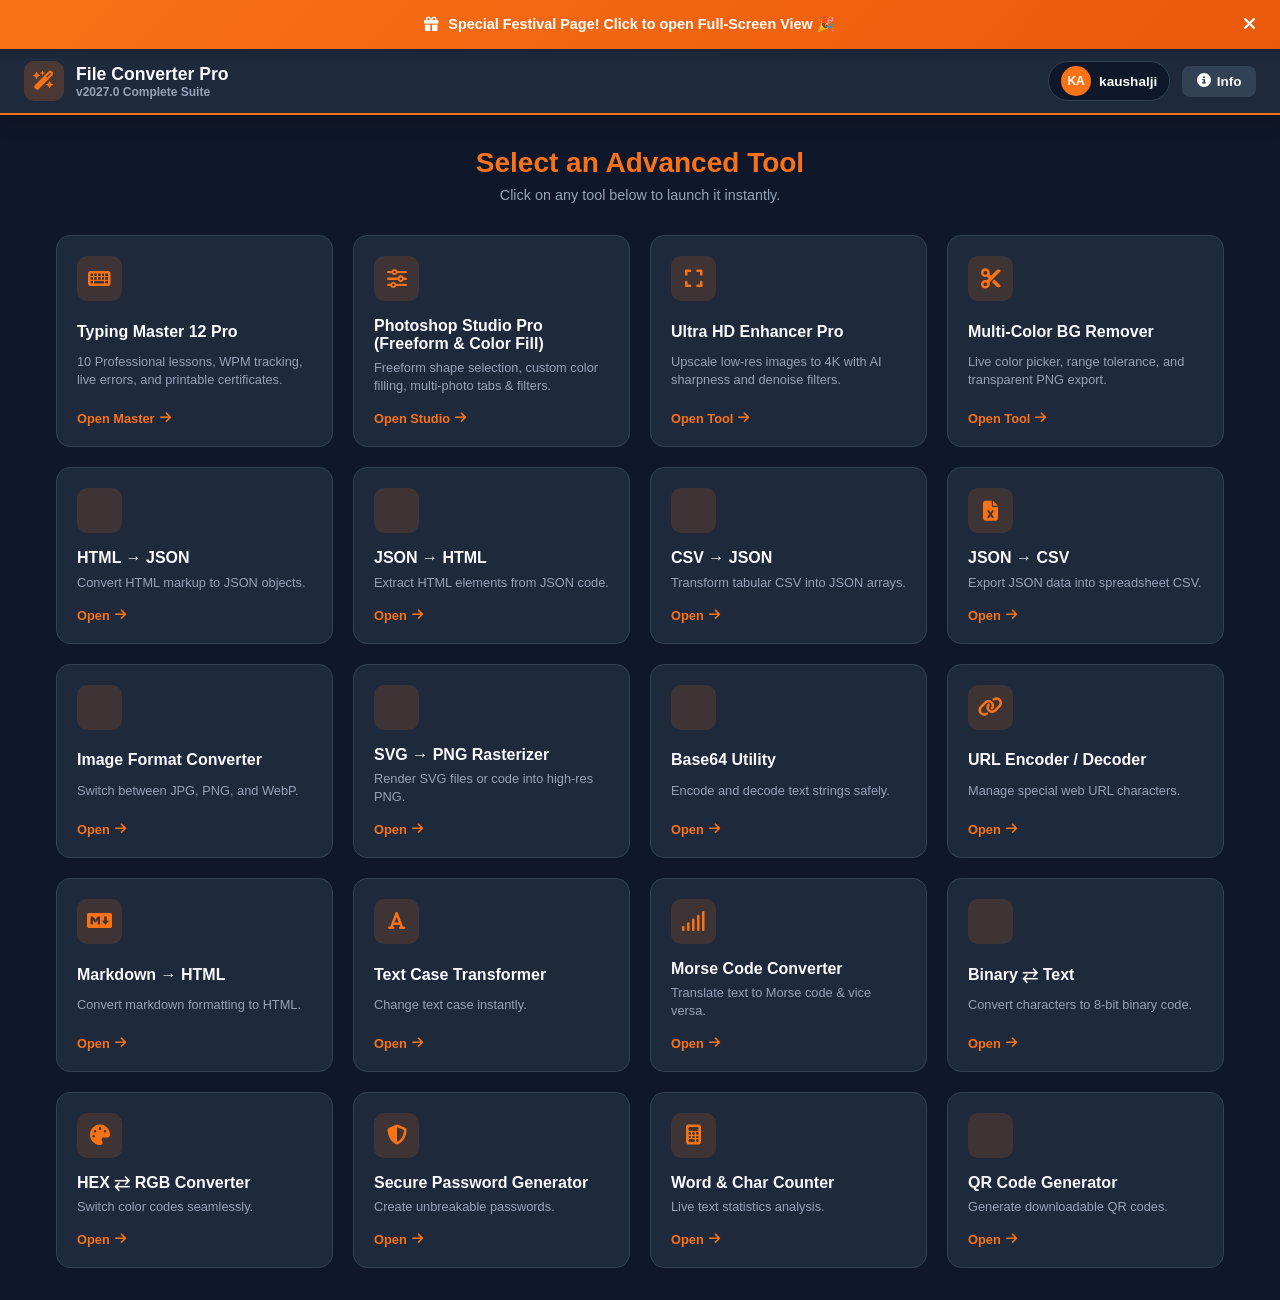
==== commit d9b357a7: "Update index.html" ====
--- a/index.html
+++ b/index.html
@@ -3,10 +3,8 @@
 <head>
 <meta charset="UTF-8">
 <meta name="viewport" content="width=device-width, initial-scale=1.0, maximum-scale=1.0, user-scalable=no">
-<title>File Converter Pro 2027 - Photoshop Studio Freeform Edition</title>
+<title>File Converter Pro 2027 - Complete Suite</title>
 <meta name="theme-color" content="#0f172a">
-<link rel="manifest" href="./manifest.json">
-<link rel="icon" href="./icon.svg" type="image/svg+xml">
 <link rel="stylesheet" href="https://cdnjs.cloudflare.com/ajax/libs/font-awesome/6.4.0/css/all.min.css">
 <link rel="stylesheet" href="style.css">
 </head>
@@ -42,7 +40,7 @@
     <div class="brand-icon"><i class="fa-solid fa-wand-magic-sparkles"></i></div>
     <div>
       <div class="brand-title">File Converter Pro</div>
-      <div class="brand-subtitle">v2027.0 Freeform Studio Edition</div>
+      <div class="brand-subtitle">v2027.0 Complete Suite</div>
     </div>
   </div>
   <div class="header-actions">
@@ -59,7 +57,7 @@
   <div id="homeDashboard">
     <div class="dashboard-hero">
       <h1>Select an Advanced Tool</h1>
-      <p>Click on Photoshop Studio Pro to use freeform shape selections and custom color fills.</p>
+      <p>Click on any tool below to launch it instantly.</p>
     </div>
 
     <div class="grid">
@@ -121,7 +119,7 @@
   <div id="typingSpeedView" class="tool-view">
     <div class="tool-header-bar">
       <h2><i class="fa-solid fa-keyboard"></i> Typing Master 12 Professional Tutor</h2>
-      <button class="back-home-btn" onclick="closeTypingTestView()"><i class="fa-solid fa-arrow-left"></i> Dashboard</button>
+      <button class="back-home-btn" onclick="goHome()"><i class="fa-solid fa-arrow-left"></i> Dashboard</button>
     </div>
     <div id="typingSetupBox" class="typing-setup-box">
       <h3><i class="fa-solid fa-list-check"></i> Select Lesson (1 to 10) & Duration</h3>
@@ -187,7 +185,7 @@
     </div>
 
     <div id="editorControls" class="hidden">
-      <!-- Photoshop Tools Navigation Bar -->
+      <!-- Photoshop Tools Left-Aligned Navigation Bar -->
       <div class="editor-mode-banner">
         <button class="action-btn secondary mode-tab-btn active" id="btnToolGlobal" onclick="setPhotoshopTool('global')"><i class="fa-solid fa-sliders"></i> 1. Global Filters</button>
         <button class="action-btn secondary mode-tab-btn" id="btnToolFreeform" onclick="setPhotoshopTool('freeform')"><i class="fa-solid fa-draw-polygon"></i> 2. Freeform Lasso Shape</button>
@@ -282,7 +280,7 @@
     <div class="status" id="bgRemStatus"></div>
   </div>
 
-  <!-- Other basic views included in code -->
+  <!-- Other Conversion Views -->
   <div id="h2jView" class="tool-view"><div class="tool-header-bar"><h2>HTML to JSON</h2><button class="back-home-btn" onclick="goHome()">Dashboard</button></div><label>HTML</label><textarea id="htmlInput" placeholder="<h1>Hello</h1>"></textarea><button class="action-btn" onclick="htmlToJson()">Convert</button><div class="status" id="h2jStatus"></div></div>
   <div id="j2hView" class="tool-view"><div class="tool-header-bar"><h2>JSON to HTML</h2><button class="back-home-btn" onclick="goHome()">Dashboard</button></div><label>JSON</label><textarea id="jsonInput" placeholder='{"html":"<h1>Hello</h1>"}'></textarea><button class="action-btn" onclick="jsonToHtml()">Convert</button><div class="status" id="j2hStatus"></div></div>
   <div id="csvView" class="tool-view"><div class="tool-header-bar"><h2>CSV to JSON</h2><button class="back-home-btn" onclick="goHome()">Dashboard</button></div><label>CSV</label><textarea id="csvInput" placeholder="name,age\nJohn,30"></textarea><button class="action-btn" onclick="csvToJson()">Convert</button><div class="status" id="csvStatus"></div></div>
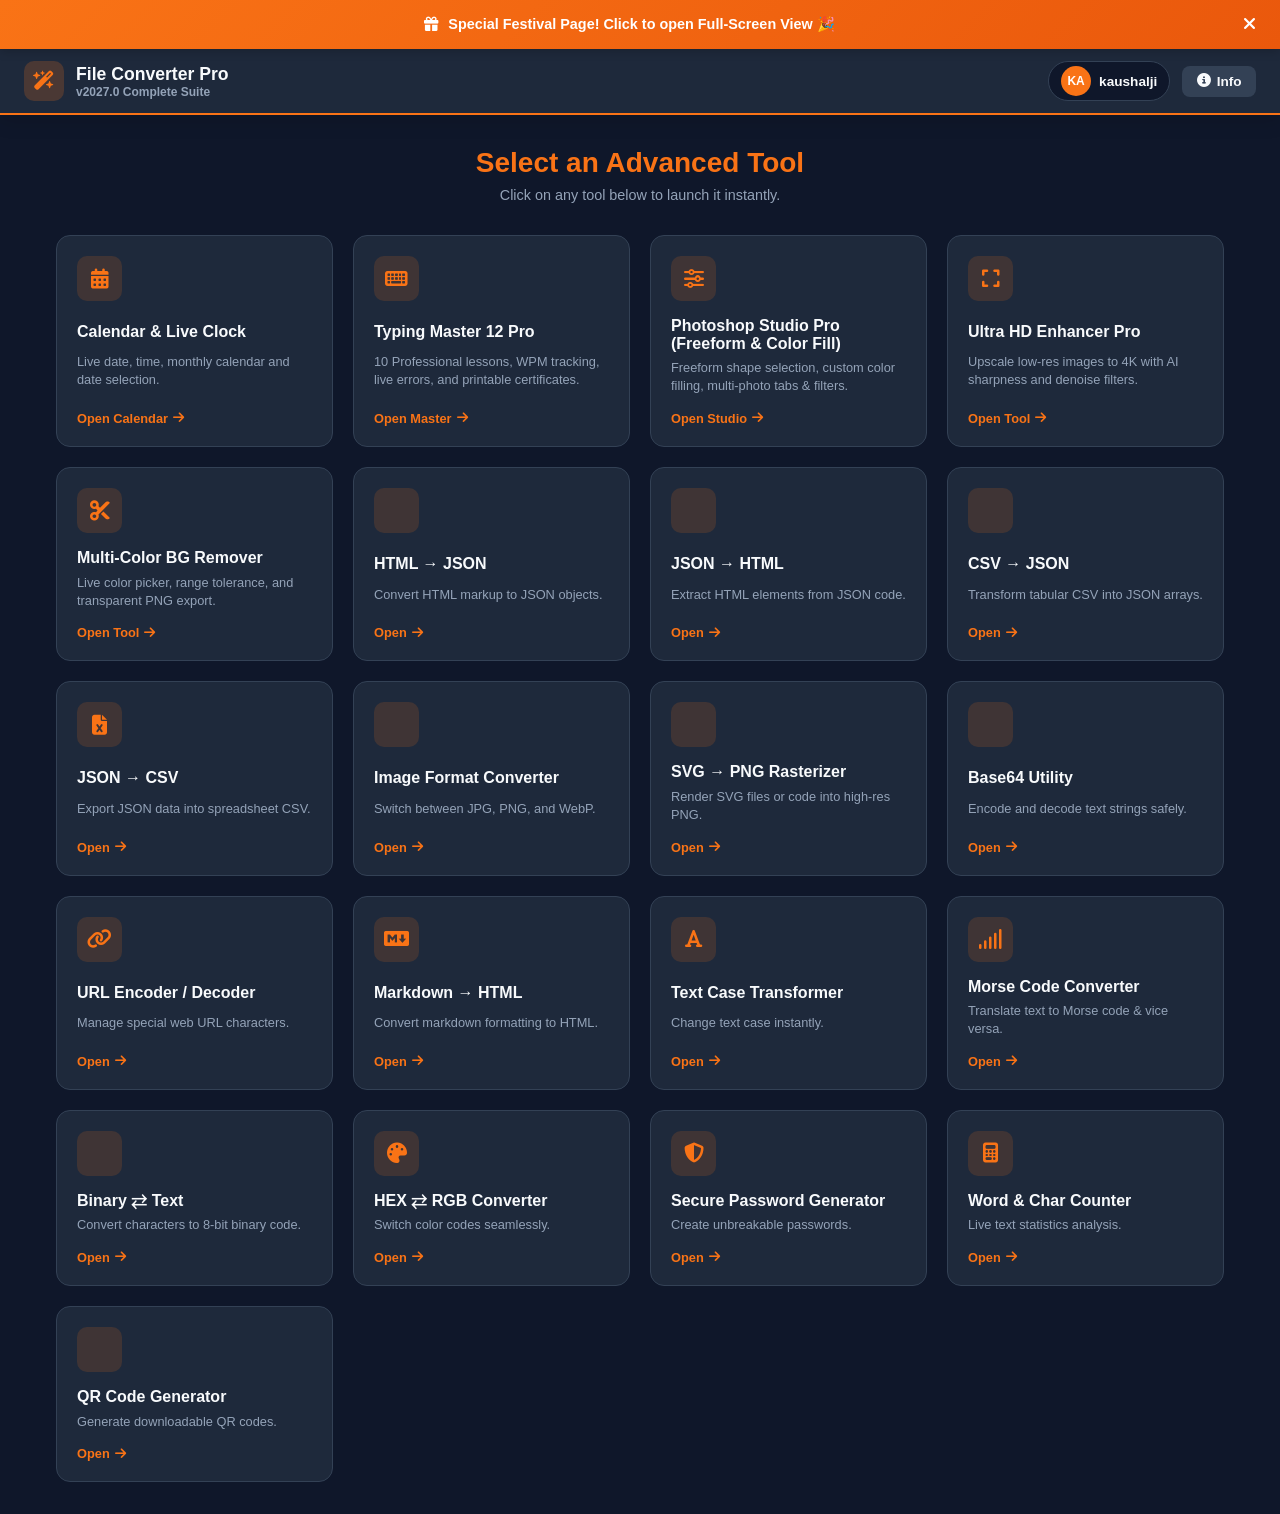
==== commit 574a8b2d: "Add files via upload" ====
--- a/index.html
+++ b/index.html
@@ -5,6 +5,13 @@
 <meta name="viewport" content="width=device-width, initial-scale=1.0, maximum-scale=1.0, user-scalable=no">
 <title>File Converter Pro 2027 - Complete Suite</title>
 <meta name="theme-color" content="#0f172a">
+<meta name="description" content="All-in-One File Converter and productivity tools.">
+<meta name="mobile-web-app-capable" content="yes">
+<meta name="apple-mobile-web-app-capable" content="yes">
+<meta name="apple-mobile-web-app-status-bar-style" content="black-translucent">
+<link rel="manifest" href="./manifest.json">
+<link rel="icon" type="image/png" sizes="192x192" href="./icon-192.png">
+<link rel="apple-touch-icon" href="./icon-192.png">
 <link rel="stylesheet" href="https://cdnjs.cloudflare.com/ajax/libs/font-awesome/6.4.0/css/all.min.css">
 <link rel="stylesheet" href="style.css">
 </head>
@@ -61,6 +68,12 @@
     </div>
 
     <div class="grid">
+      <div class="card-selector" onclick="openTool('calendarView')">
+        <div class="card-icon"><i class="fa-solid fa-calendar-days"></i></div>
+        <h3>Calendar & Live Clock</h3>
+        <p>Live date, time, monthly calendar and date selection.</p>
+        <div class="card-footer-link">Open Calendar <i class="fa-solid fa-arrow-right"></i></div>
+      </div>
       <!-- Typing Master 12 -->
       <div class="card-selector" onclick="openTool('typingSpeedView')">
         <div class="card-icon"><i class="fa-solid fa-keyboard"></i></div>
@@ -286,7 +299,20 @@
   <div id="csvView" class="tool-view"><div class="tool-header-bar"><h2>CSV to JSON</h2><button class="back-home-btn" onclick="goHome()">Dashboard</button></div><label>CSV</label><textarea id="csvInput" placeholder="name,age\nJohn,30"></textarea><button class="action-btn" onclick="csvToJson()">Convert</button><div class="status" id="csvStatus"></div></div>
   <div id="j2csvView" class="tool-view"><div class="tool-header-bar"><h2>JSON to CSV</h2><button class="back-home-btn" onclick="goHome()">Dashboard</button></div><label>JSON</label><textarea id="j2csvInput" placeholder='[{"name":"John"}]'></textarea><button class="action-btn" onclick="jsonToCsv()">Convert</button><div class="status" id="j2csvStatus"></div></div>
   <div id="imgConvView" class="tool-view"><div class="tool-header-bar"><h2>Image Converter</h2><button class="back-home-btn" onclick="goHome()">Dashboard</button></div><div class="drop-zone" onclick="document.getElementById('generalImgFile').click()"><div class="drop-zone-text" id="generalImgText">Choose Image</div><input id="generalImgFile" type="file" accept="image/*" onchange="updateFileName(this, 'generalImgText')"></div><div class="btn-group"><button class="action-btn" onclick="imageConvert('generalImgFile', 'png', 'imgConvStatus')">PNG</button><button class="action-btn secondary" onclick="imageConvert('generalImgFile', 'jpg', 'imgConvStatus')">JPG</button><button class="action-btn secondary" onclick="imageConvert('generalImgFile', 'webp', 'imgConvStatus')">WebP</button></div><div class="status" id="imgConvStatus"></div></div>
-  <div id="svgView" class="tool-view"><div class="tool-header-bar"><h2>SVG to PNG</h2><button class="back-home-btn" onclick="goHome()">Dashboard</button></div><div class="drop-zone" onclick="document.getElementById('svgFile').click()"><div class="drop-zone-text" id="svgFileText">Choose SVG</div><input id="svgFile" type="file" accept=".svg" onchange="updateFileName(this, 'svgFileText')"></div><textarea id="svgCodeInput" placeholder="<svg>...</svg>"></textarea><button class="action-btn" onclick="svgToPng()">Convert</button><div class="status" id="svgStatus"></div></div>
+  
+  <!-- SVG to PNG View (Fixed with File Upload & Code Textarea) -->
+  <div id="svgView" class="tool-view">
+    <div class="tool-header-bar"><h2>SVG to PNG Rasterizer</h2><button class="back-home-btn" onclick="goHome()">Dashboard</button></div>
+    <div class="drop-zone" onclick="document.getElementById('svgFile').click()">
+      <div class="drop-zone-text" id="svgFileText"><i class="fa-solid fa-cloud-arrow-up"></i> Choose SVG File</div>
+      <input id="svgFile" type="file" accept=".svg" onchange="loadSvgFile(this)">
+    </div>
+    <label>Or Paste SVG Code Below:</label>
+    <textarea id="svgCodeInput" placeholder="<svg xmlns='http://www.w3.org/2000/svg' viewBox='0 0 100 100'>...</svg>"></textarea>
+    <button class="action-btn" onclick="svgToPng()"><i class="fa-solid fa-file-arrow-down"></i> Convert SVG to PNG</button>
+    <div class="status" id="svgStatus"></div>
+  </div>
+
   <div id="base64View" class="tool-view"><div class="tool-header-bar"><h2>Base64</h2><button class="back-home-btn" onclick="goHome()">Dashboard</button></div><textarea id="base64Input" placeholder="Text..."></textarea><div class="btn-group"><button class="action-btn" onclick="processBase64(true)">Encode</button><button class="action-btn secondary" onclick="processBase64(false)">Decode</button></div><div class="status" id="base64Status"></div></div>
   <div id="urlView" class="tool-view"><div class="tool-header-bar"><h2>URL Encoder</h2><button class="back-home-btn" onclick="goHome()">Dashboard</button></div><textarea id="urlInput" placeholder="URL..."></textarea><div class="btn-group"><button class="action-btn" onclick="processUrl(true)">Encode</button><button class="action-btn secondary" onclick="processUrl(false)">Decode</button></div><div class="status" id="urlStatus"></div></div>
   <div id="mdView" class="tool-view"><div class="tool-header-bar"><h2>Markdown</h2><button class="back-home-btn" onclick="goHome()">Dashboard</button></div><textarea id="mdInput" placeholder="# Heading"></textarea><button class="action-btn" onclick="mdToHtml()">Convert</button><div class="status" id="mdStatus"></div></div>
@@ -297,10 +323,44 @@
   <div id="passGenView" class="tool-view"><div class="tool-header-bar"><h2>Password Gen</h2><button class="back-home-btn" onclick="goHome()">Dashboard</button></div><input type="text" id="generatedPassword" readonly><button class="action-btn" onclick="generateSecurePassword()">Generate</button><div class="status" id="passGenStatus"></div></div>
   <div id="wordCountView" class="tool-view"><div class="tool-header-bar"><h2>Word Counter</h2><button class="back-home-btn" onclick="goHome()">Dashboard</button></div><textarea id="wordCountInput" oninput="analyzeText()" placeholder="Type here..."></textarea><div class="stats-counter-grid"><div class="stat-card"><b id="wcWords">0</b><br><small>Words</small></div><div class="stat-card"><b id="wcChars">0</b><br><small>Chars</small></div><div class="stat-card"><b id="wcTime">0s</b><br><small>Time</small></div></div><div class="status" id="wordCountStatus"></div></div>
   <div id="qrView" class="tool-view"><div class="tool-header-bar"><h2>QR Generator</h2><button class="back-home-btn" onclick="goHome()">Dashboard</button></div><input type="text" id="qrInput" placeholder="https://..."><button class="action-btn" onclick="generateQR()">Generate QR</button><div id="qrPreviewArea" class="qr-preview-wrapper"></div><div class="status" id="qrStatus"></div></div>
+  <div id="calendarView" class="tool-view">
+    <div class="tool-header-bar"><h2><i class="fa-solid fa-calendar-days"></i> Calendar & Live Clock</h2><button class="back-home-btn" onclick="goHome()">Dashboard</button></div>
+    <div class="clock-panel">
+      <div class="clock-label">CURRENT DATE & TIME</div>
+      <div id="liveClock" class="live-clock">--:--:--</div>
+      <div id="liveDate" class="live-date">Loading date...</div>
+    </div>
+    <div class="calendar-panel">
+      <div class="calendar-toolbar">
+        <button class="calendar-nav" onclick="changeCalendarMonth(-1)" aria-label="Previous month"><i class="fa-solid fa-chevron-left"></i></button>
+        <h3 id="calendarMonthYear">Month Year</h3>
+        <button class="calendar-nav" onclick="changeCalendarMonth(1)" aria-label="Next month"><i class="fa-solid fa-chevron-right"></i></button>
+      </div>
+      <div class="calendar-weekdays">
+        <span>Sun</span><span>Mon</span><span>Tue</span><span>Wed</span><span>Thu</span><span>Fri</span><span>Sat</span>
+      </div>
+      <div id="calendarDays" class="calendar-days"></div>
+      <div class="calendar-selected">Selected date: <strong id="selectedCalendarDate">--</strong></div>
+      <button class="action-btn secondary" onclick="goToToday()">Go to Today</button>
+    </div>
+  </div>
 </main>
 
 <!-- Modals -->
-<div class="modal-overlay" id="appInfoModal"><div class="modal-card"><div class="modal-header"><h3>App Info</h3><button class="close-modal" onclick="closeAppInfoModal()">&times;</button></div><div class="modal-body"><p><b>File Converter Pro 2027</b> - Developer: kaushalji</p><button class="action-btn secondary mb-15" id="themeToggleBtn" onclick="toggleTheme()">Toggle Theme</button></div></div></div>
+<div class="modal-overlay" id="appInfoModal"><div class="modal-card">
+  <div class="modal-header"><h3><i class="fa-solid fa-circle-info"></i> App Info</h3><button class="close-modal" onclick="closeAppInfoModal()">&times;</button></div>
+  <div class="modal-body app-info-content">
+    <div class="developer-card"><div class="developer-avatar">K</div><div><h4>File Converter Pro</h4><p>Version 2027.1 · All-in-One Utility App</p></div></div>
+    <h4>Developer Information</h4><p><b>Developer:</b> Kaushalji</p><p><b>App:</b> File Converter Pro</p>
+    <h4>Connect & Share</h4>
+    <div class="btn-group info-actions">
+      <a class="action-btn info-link" href="https://www.youtube.com/" target="_blank" rel="noopener"><i class="fa-brands fa-youtube"></i> YouTube</a>
+      <button class="action-btn secondary" onclick="shareToInstagram()"><i class="fa-brands fa-instagram"></i> Share on Instagram</button>
+    </div>
+    <button class="action-btn secondary mb-15" id="themeToggleBtn" onclick="toggleTheme()"> <i class="fa-solid fa-circle-half-stroke"></i> Toggle Theme</button>
+    <p class="small-note" id="shareStatus" aria-live="polite">Instagram sharing uses your device share menu when available.</p>
+  </div>
+</div></div>
 
 <div class="modal-overlay" id="profileModal"><div class="modal-card"><div class="modal-header"><h3>Profile</h3><button class="close-modal" onclick="closeProfileModal()">&times;</button></div><div class="modal-body"><form onsubmit="saveProfile(event)"><label>Username</label><input type="text" id="editUsername" required><button type="submit" class="action-btn full-width">Save</button></form></div></div></div>
 
--- a/style.css
+++ b/style.css
@@ -79,8 +79,8 @@
 .action-btn.secondary { background: var(--card-border); color: var(--text-main); }
 .action-btn.secondary:hover { background: #475569; }
 
-.btn-group { display: flex; gap: 10px; margin-bottom: 1rem; flex-wrap: wrap; }
-.btn-group .action-btn { flex: 1; margin-bottom: 0; min-width: 120px; }
+.btn-group { display: flex; gap: 10px; margin-bottom: 1rem; flex-wrap: wrap; justify-content: flex-start; }
+.btn-group .action-btn { flex: unset; width: auto; min-width: 120px; }
 
 .drop-zone { border: 2px dashed var(--card-border); border-radius: 12px; padding: 2rem; text-align: center; cursor: pointer; background: var(--bg-main); margin-bottom: 1rem; transition: 0.2s; }
 .drop-zone:hover { border-color: var(--accent-primary); }
@@ -91,7 +91,7 @@
 .status.success { background: color-mix(in srgb, var(--success) 20%, var(--card-bg)); color: var(--success); border: 1px solid var(--success); }
 .status.error { background: color-mix(in srgb, var(--error) 20%, var(--card-bg)); color: var(--error); border: 1px solid var(--error); }
 
-/* Photoshop Studio Tabs & Tools */
+/* Photoshop Studio Tabs & Left-Aligned Tools */
 .photo-tabs-bar { background: var(--bg-main); border: 1px solid var(--card-border); padding: 8px 12px; border-radius: 10px; margin-bottom: 1rem; display: flex; align-items: center; gap: 10px; overflow-x: auto; -webkit-overflow-scrolling: touch; }
 .tab-bar-label { font-size: 0.8rem; font-weight: 700; color: var(--text-muted); white-space: nowrap; display: flex; align-items: center; gap: 6px; }
 .tabs-list-flex { display: flex; gap: 8px; overflow-x: auto; }
@@ -100,8 +100,8 @@
 .tab-close { font-size: 1rem; font-weight: bold; cursor: pointer; margin-left: 4px; }
 .tab-close:hover { color: #fff; }
 
-.editor-mode-banner { display: flex; gap: 8px; margin-bottom: 1rem; overflow-x: auto; padding-bottom: 5px; -webkit-overflow-scrolling: touch; }
-.mode-tab-btn { opacity: 0.75; white-space: nowrap; font-size: 0.8rem; padding: 0.5rem 0.75rem; }
+.editor-mode-banner { display: flex; gap: 8px; margin-bottom: 1rem; overflow-x: auto; padding-bottom: 5px; -webkit-overflow-scrolling: touch; justify-content: flex-start; }
+.mode-tab-btn { opacity: 0.75; white-space: nowrap; font-size: 0.8rem; padding: 0.5rem 0.75rem; width: auto; flex: unset; }
 .mode-tab-btn.active { opacity: 1; background: var(--accent-primary); color: #fff; }
 .freeform-panel-box { background: var(--bg-main); border: 1px solid var(--card-border); padding: 1rem; border-radius: 10px; margin-bottom: 1rem; }
 .freeform-hint { font-size: 0.85rem; color: var(--text-muted); margin-bottom: 0.75rem; display: flex; align-items: center; gap: 6px; }
@@ -161,3 +161,35 @@
   .typing-config-grid, .stats-dashboard-grid, .editor-sliders-grid, .bg-preview-layout, .bg-settings-row { grid-template-columns: 1fr; }
   .grid { grid-template-columns: 1fr; }
 }
+
+
+/* App info, live clock and calendar */
+.app-info-content { display: grid; gap: 12px; }
+.app-info-content h4 { margin-top: 8px; color: var(--accent-primary); }
+.app-info-content p { color: var(--text-muted); font-size: .9rem; }
+.developer-card { display:flex; align-items:center; gap:12px; padding:14px; background:var(--bg-main); border:1px solid var(--card-border); border-radius:12px; }
+.developer-avatar { width:48px; height:48px; display:grid; place-items:center; border-radius:50%; background:var(--accent-primary); color:#fff; font-size:1.5rem; font-weight:800; }
+.developer-card h4 { margin:0 0 4px; color:var(--text-main); }
+.developer-card p,.small-note { font-size:.78rem; color:var(--text-muted); }
+.info-actions { display:grid; grid-template-columns:1fr 1fr; }
+.info-link { text-decoration:none; }
+.clock-panel { text-align:center; padding:1.5rem; margin-bottom:1.25rem; border-radius:14px; background:linear-gradient(135deg,#1e293b,#334155); border:1px solid var(--card-border); }
+.clock-label { color:#cbd5e1; font-size:.75rem; letter-spacing:1.5px; font-weight:700; }
+.live-clock { color:#fff; font-size:clamp(2rem,8vw,3.4rem); font-weight:800; font-variant-numeric:tabular-nums; margin:.5rem 0; }
+.live-date { color:#e2e8f0; font-size:.95rem; }
+.calendar-panel { max-width:560px; margin:0 auto; padding:1rem; background:var(--bg-main); border:1px solid var(--card-border); border-radius:14px; }
+.calendar-toolbar { display:flex; align-items:center; justify-content:space-between; gap:12px; margin-bottom:1rem; }
+.calendar-toolbar h3 { color:var(--text-main); font-size:1.1rem; text-align:center; }
+.calendar-nav { border:0; border-radius:8px; background:var(--card-border); color:var(--text-main); padding:.6rem .8rem; cursor:pointer; }
+.calendar-weekdays,.calendar-days { display:grid; grid-template-columns:repeat(7,minmax(0,1fr)); gap:5px; text-align:center; }
+.calendar-weekdays span { padding:.5rem 0; color:var(--text-muted); font-size:.75rem; font-weight:800; }
+.calendar-day { min-height:42px; border:1px solid transparent; border-radius:8px; background:var(--card-bg); color:var(--text-main); cursor:pointer; }
+.calendar-day:hover { border-color:var(--accent-primary); }
+.calendar-day.muted-day { color:var(--text-muted); opacity:.5; }
+.calendar-day.today { background:var(--accent-primary); color:#fff; font-weight:800; }
+.calendar-selected { padding:1rem 0; color:var(--text-muted); font-size:.9rem; }
+.calendar-selected strong { color:var(--text-main); }
+@media(max-width:480px) {
+  .info-actions { grid-template-columns:1fr; }
+  .calendar-day { min-height:36px; }
+}
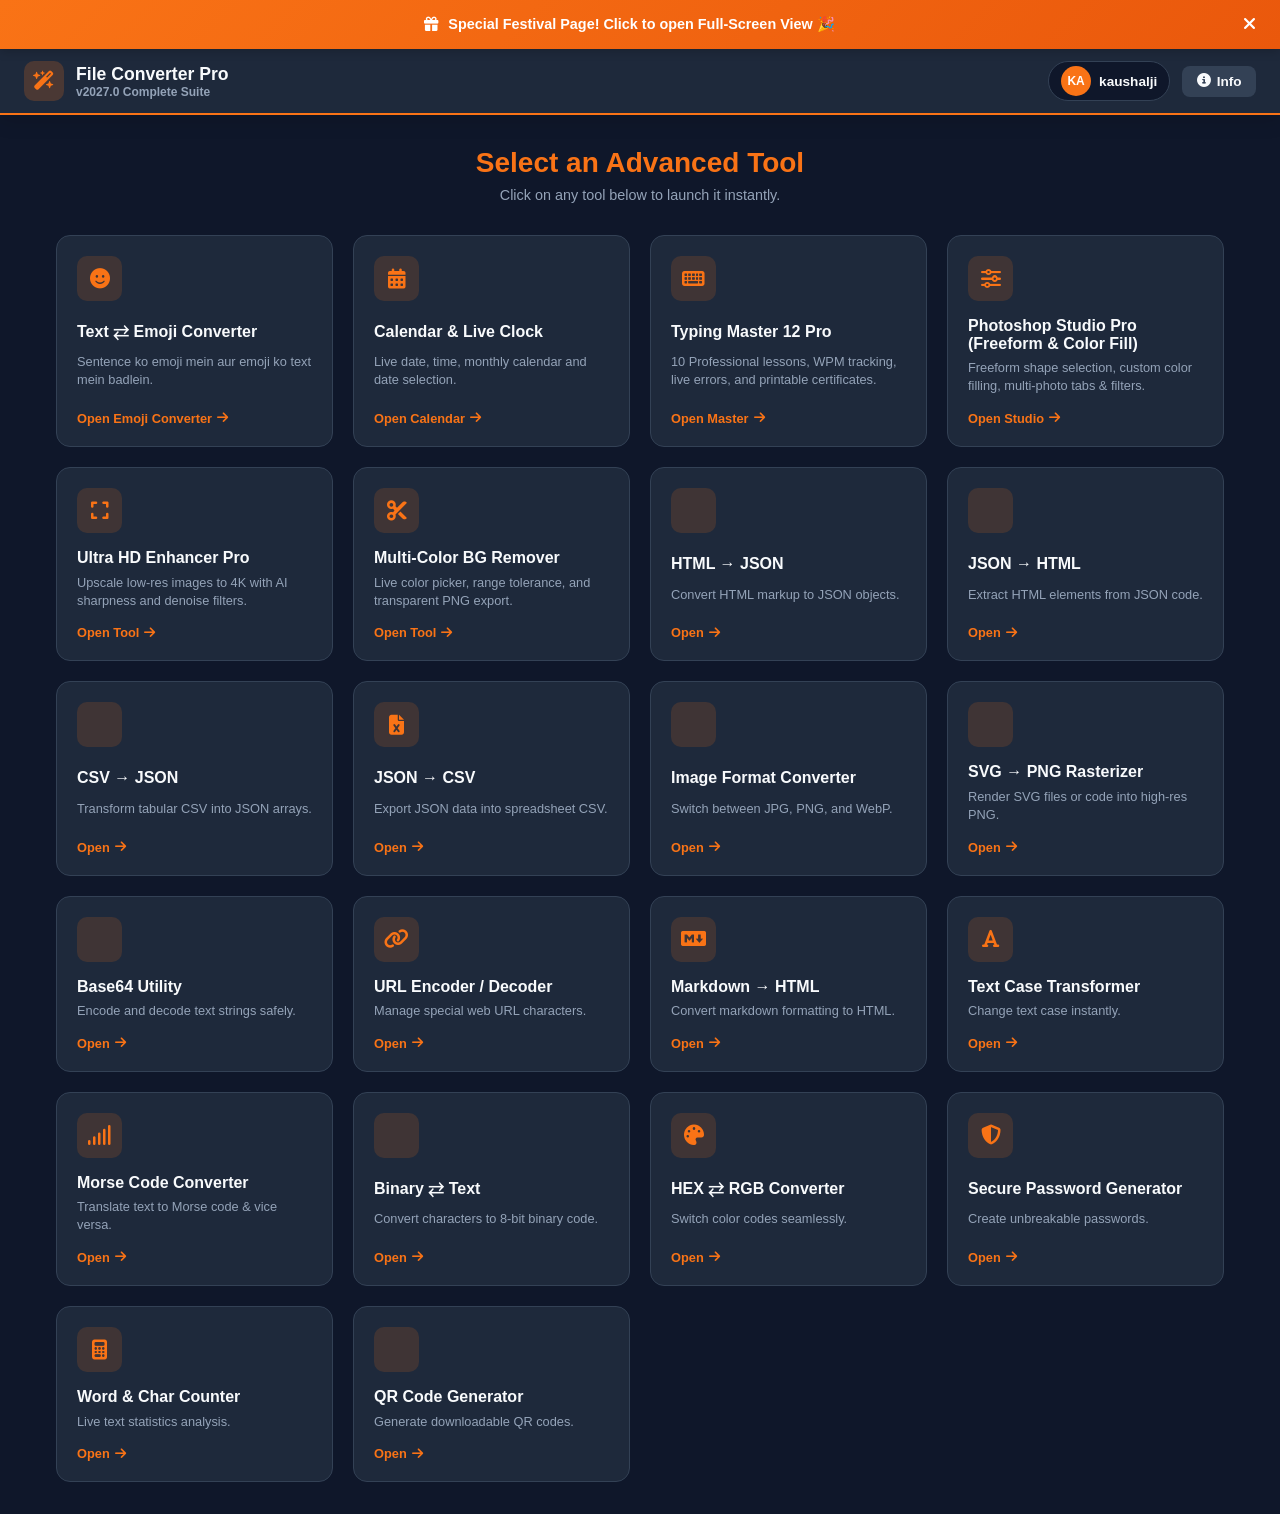
==== commit d17ee1fe: "Update index.html" ====
--- a/index.html
+++ b/index.html
@@ -14,10 +14,11 @@
 <link rel="apple-touch-icon" href="./icon-192.png">
 <link rel="stylesheet" href="https://cdnjs.cloudflare.com/ajax/libs/font-awesome/6.4.0/css/all.min.css">
 <link rel="stylesheet" href="style.css">
+<style>
+.bg-color-selection{display:flex;flex-direction:column;gap:9px;min-width:0}.bg-selected-colors{display:flex;flex-wrap:wrap;gap:8px}.bg-color-chip{display:inline-flex;align-items:center;gap:7px;padding:6px 10px;border:1px solid var(--border-color,#475569);border-radius:999px;background:var(--card-bg,#1e293b);font-size:12px}.bg-color-swatch{width:17px;height:17px;border-radius:50%;border:1px solid #94a3b8}.bg-color-chip button{border:0;background:transparent;color:inherit;cursor:pointer;font-size:16px}.muted-note{color:var(--text-muted);font-size:.9rem;line-height:1.5}
+</style>
 </head>
 <body data-theme="dark">
-
-<!-- Top Festival Trigger Banner -->
 <div class="festival-banner" id="festivalBanner" onclick="openFestivalModal()">
   <div class="festival-banner-content">
     <i class="fa-solid fa-gift"></i>
@@ -68,6 +69,12 @@
     </div>
 
     <div class="grid">
+      <div class="card-selector" onclick="openTool('emojiView')">
+        <div class="card-icon"><i class="fa-solid fa-face-smile"></i></div>
+        <h3>Text ⇄ Emoji Converter</h3>
+        <p>Sentence ko emoji mein aur emoji ko text mein badlein.</p>
+        <div class="card-footer-link">Open Emoji Converter <i class="fa-solid fa-arrow-right"></i></div>
+      </div>
       <div class="card-selector" onclick="openTool('calendarView')">
         <div class="card-icon"><i class="fa-solid fa-calendar-days"></i></div>
         <h3>Calendar & Live Clock</h3>
@@ -285,12 +292,25 @@
         <div><label>2. Transparent Preview</label><div class="canvas-click-wrapper checkered-bg"><canvas id="bgPreviewCanvas"></canvas></div></div>
       </div>
       <div class="bg-settings-row">
-        <div id="selectedColorDisplay" class="color-badge-box">RGB(255, 255, 255)</div>
+        <div class="bg-color-selection"><div id="selectedColorDisplay" class="color-badge-box">Selected colors: 0</div><div id="bgSelectedColors" class="bg-selected-colors"><span class="muted-note">Image par alag-alag background colors tap karke select karein.</span></div><button class="action-btn secondary" type="button" onclick="clearBgSelectedColors()">Clear selected colors</button></div>
         <div><label>Tolerance: <span id="tolValueLabel">35</span></label><input type="range" id="bgTolerance" min="1" max="100" value="35" oninput="updateBgToleranceLabel(); processBgRemovalLive();"></div>
       </div>
-      <button class="action-btn" onclick="downloadBgRemovedImage()">Download PNG</button>
+      <button class="action-btn" onclick="downloadBgRemovedImage()">Download Transparent PNG</button>
     </div>
     <div class="status" id="bgRemStatus"></div>
+  </div>
+
+  <!-- Text and Emoji Converter -->
+  <div id="emojiView" class="tool-view">
+    <div class="tool-header-bar"><h2><i class="fa-solid fa-face-smile"></i> Text ⇄ Emoji Converter</h2><button class="back-home-btn" onclick="goHome()">Dashboard</button></div>
+    <p class="muted-note">Sentence likhein aur “Text to Emoji” dabayein. Emoji ko wapas words mein badalne ke liye “Emoji to Text” dabayein.</p>
+    <label for="emojiInput">Your text or emoji</label>
+    <textarea id="emojiInput" rows="6" placeholder="Example: I love you and I am happy today ❤️"></textarea>
+    <div class="btn-group"><button class="action-btn" onclick="convertTextToEmoji()"><i class="fa-solid fa-wand-magic-sparkles"></i> Text to Emoji</button><button class="action-btn secondary" onclick="convertEmojiToText()"><i class="fa-solid fa-language"></i> Emoji to Text</button></div>
+    <label for="emojiOutput">Converted result</label>
+    <textarea id="emojiOutput" rows="6" readonly placeholder="Your converted result will appear here..."></textarea>
+    <div class="btn-group"><button class="action-btn secondary" onclick="copyEmojiResult()"><i class="fa-solid fa-copy"></i> Copy Result</button><button class="action-btn secondary" onclick="clearEmojiFields()"><i class="fa-solid fa-eraser"></i> Clear</button></div>
+    <div class="status" id="emojiStatus"></div>
   </div>
 
   <!-- Other Conversion Views -->
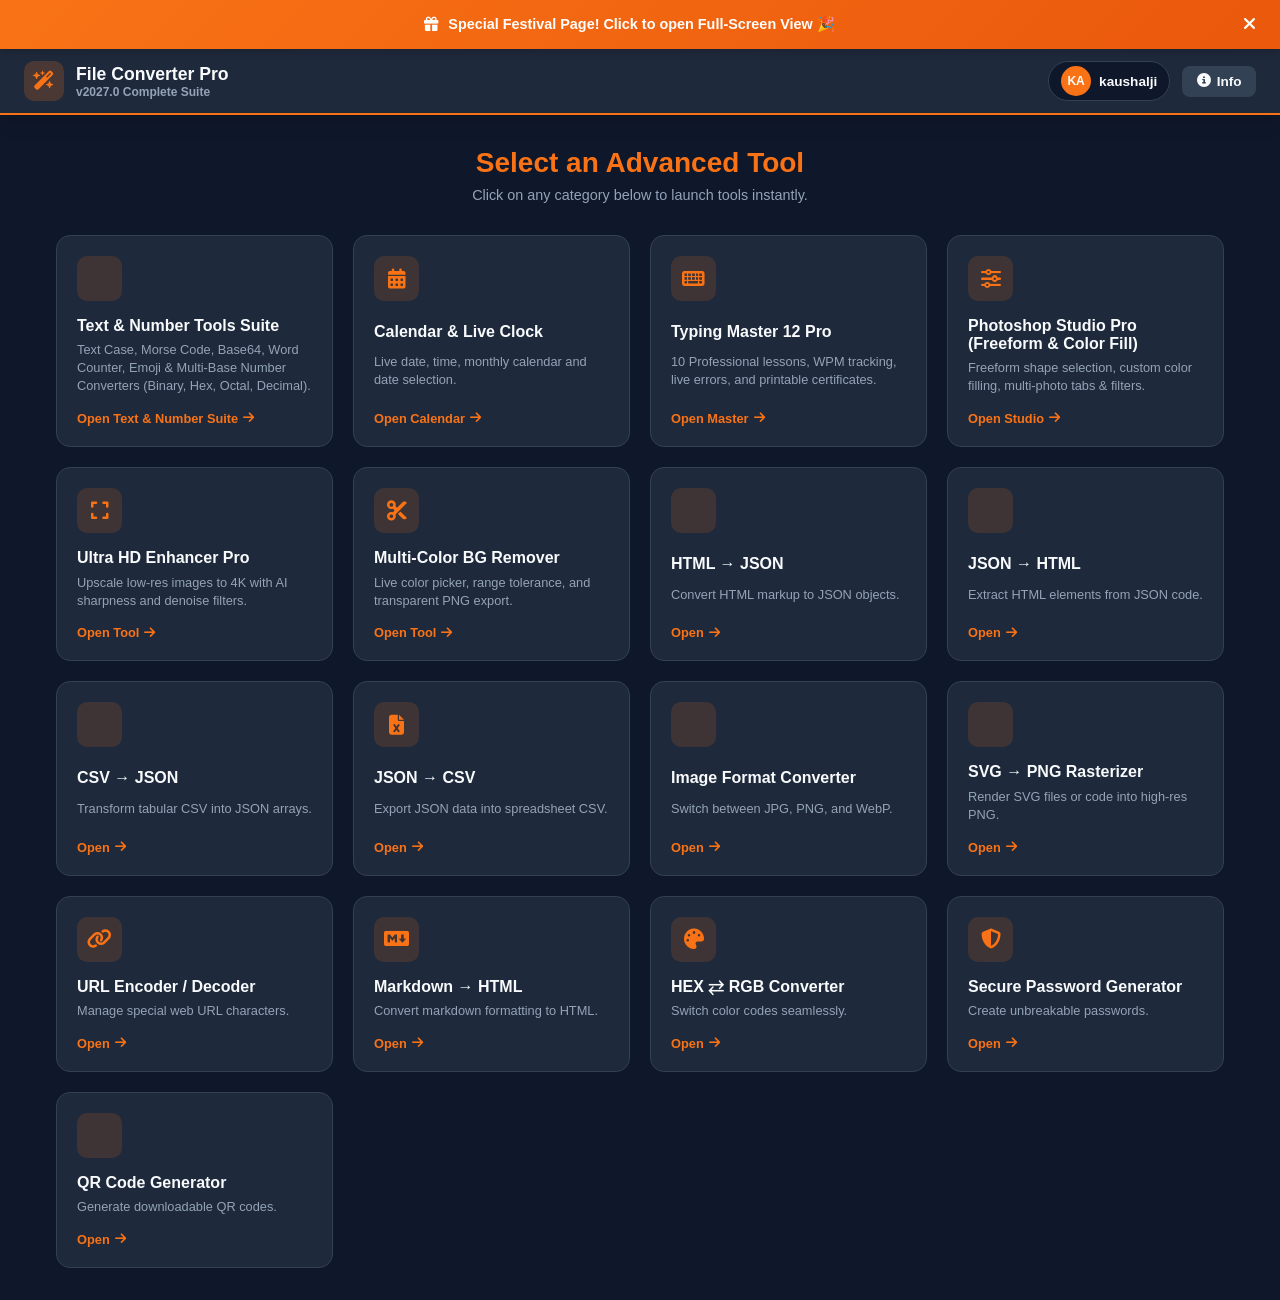
==== commit 067717c3: "Update index.html" ====
--- a/index.html
+++ b/index.html
@@ -16,6 +16,9 @@
 <link rel="stylesheet" href="style.css">
 <style>
 .bg-color-selection{display:flex;flex-direction:column;gap:9px;min-width:0}.bg-selected-colors{display:flex;flex-wrap:wrap;gap:8px}.bg-color-chip{display:inline-flex;align-items:center;gap:7px;padding:6px 10px;border:1px solid var(--border-color,#475569);border-radius:999px;background:var(--card-bg,#1e293b);font-size:12px}.bg-color-swatch{width:17px;height:17px;border-radius:50%;border:1px solid #94a3b8}.bg-color-chip button{border:0;background:transparent;color:inherit;cursor:pointer;font-size:16px}.muted-note{color:var(--text-muted);font-size:.9rem;line-height:1.5}
+.tool-sub-card { background: var(--bg-main); border: 1px solid var(--card-border); border-radius: 12px; padding: 1.25rem; margin-bottom: 1.25rem; }
+.tool-sub-card h3 { font-size: 1rem; color: var(--accent-primary); margin-bottom: 0.75rem; display: flex; align-items: center; gap: 8px; }
+.num-convert-grid { display: grid; grid-template-columns: repeat(auto-fit, minmax(200px, 1fr)); gap: 10px; margin-bottom: 1rem; }
 </style>
 </head>
 <body data-theme="dark">
@@ -65,23 +68,25 @@
   <div id="homeDashboard">
     <div class="dashboard-hero">
       <h1>Select an Advanced Tool</h1>
-      <p>Click on any tool below to launch it instantly.</p>
+      <p>Click on any category below to launch tools instantly.</p>
     </div>
 
     <div class="grid">
-      <div class="card-selector" onclick="openTool('emojiView')">
-        <div class="card-icon"><i class="fa-solid fa-face-smile"></i></div>
-        <h3>Text ⇄ Emoji Converter</h3>
-        <p>Sentence ko emoji mein aur emoji ko text mein badlein.</p>
-        <div class="card-footer-link">Open Emoji Converter <i class="fa-solid fa-arrow-right"></i></div>
-      </div>
+      <!-- Main Text & Numbers Suite Container Card -->
+      <div class="card-selector" onclick="openTool('textAndNumbersView')">
+        <div class="card-icon"><i class="fa-solid fa-font-case"></i></div>
+        <h3>Text & Number Tools Suite</h3>
+        <p>Text Case, Morse Code, Base64, Word Counter, Emoji & Multi-Base Number Converters (Binary, Hex, Octal, Decimal).</p>
+        <div class="card-footer-link">Open Text & Number Suite <i class="fa-solid fa-arrow-right"></i></div>
+      </div>
+
       <div class="card-selector" onclick="openTool('calendarView')">
         <div class="card-icon"><i class="fa-solid fa-calendar-days"></i></div>
         <h3>Calendar & Live Clock</h3>
         <p>Live date, time, monthly calendar and date selection.</p>
         <div class="card-footer-link">Open Calendar <i class="fa-solid fa-arrow-right"></i></div>
       </div>
-      <!-- Typing Master 12 -->
+
       <div class="card-selector" onclick="openTool('typingSpeedView')">
         <div class="card-icon"><i class="fa-solid fa-keyboard"></i></div>
         <h3>Typing Master 12 Pro</h3>
@@ -89,7 +94,6 @@
         <div class="card-footer-link">Open Master <i class="fa-solid fa-arrow-right"></i></div>
       </div>
 
-      <!-- Photoshop Studio Pro -->
       <div class="card-selector" onclick="openTool('photoEditorView')">
         <div class="card-icon"><i class="fa-solid fa-sliders"></i></div>
         <h3>Photoshop Studio Pro (Freeform & Color Fill)</h3>
@@ -97,7 +101,6 @@
         <div class="card-footer-link">Open Studio <i class="fa-solid fa-arrow-right"></i></div>
       </div>
 
-      <!-- Ultra HD Enhancer -->
       <div class="card-selector" onclick="openTool('hdView')">
         <div class="card-icon"><i class="fa-solid fa-expand"></i></div>
         <h3>Ultra HD Enhancer Pro</h3>
@@ -105,7 +108,6 @@
         <div class="card-footer-link">Open Tool <i class="fa-solid fa-arrow-right"></i></div>
       </div>
 
-      <!-- BG Remover -->
       <div class="card-selector" onclick="openTool('bgRemView')">
         <div class="card-icon"><i class="fa-solid fa-scissors"></i></div>
         <h3>Multi-Color BG Remover</h3>
@@ -113,27 +115,141 @@
         <div class="card-footer-link">Open Tool <i class="fa-solid fa-arrow-right"></i></div>
       </div>
 
-      <!-- Other Tools -->
+      <!-- File & Code Converters -->
       <div class="card-selector" onclick="openTool('h2jView')"><div class="card-icon"><i class="fa-code"></i></div><h3>HTML → JSON</h3><p>Convert HTML markup to JSON objects.</p><div class="card-footer-link">Open <i class="fa-solid fa-arrow-right"></i></div></div>
       <div class="card-selector" onclick="openTool('j2hView')"><div class="card-icon"><i class="fa-file-code"></i></div><h3>JSON → HTML</h3><p>Extract HTML elements from JSON code.</p><div class="card-footer-link">Open <i class="fa-solid fa-arrow-right"></i></div></div>
       <div class="card-selector" onclick="openTool('csvView')"><div class="card-icon"><i class="fa-file-csv"></i></div><h3>CSV → JSON</h3><p>Transform tabular CSV into JSON arrays.</p><div class="card-footer-link">Open <i class="fa-solid fa-arrow-right"></i></div></div>
       <div class="card-selector" onclick="openTool('j2csvView')"><div class="card-icon"><i class="fa-solid fa-file-excel"></i></div><h3>JSON → CSV</h3><p>Export JSON data into spreadsheet CSV.</p><div class="card-footer-link">Open <i class="fa-solid fa-arrow-right"></i></div></div>
       <div class="card-selector" onclick="openTool('imgConvView')"><div class="card-icon"><i class="fa-image"></i></div><h3>Image Format Converter</h3><p>Switch between JPG, PNG, and WebP.</p><div class="card-footer-link">Open <i class="fa-solid fa-arrow-right"></i></div></div>
       <div class="card-selector" onclick="openTool('svgView')"><div class="card-icon"><i class="fa-shapes"></i></div><h3>SVG → PNG Rasterizer</h3><p>Render SVG files or code into high-res PNG.</p><div class="card-footer-link">Open <i class="fa-solid fa-arrow-right"></i></div></div>
-      <div class="card-selector" onclick="openTool('base64View')"><div class="card-icon"><i class="fa-lock"></i></div><h3>Base64 Utility</h3><p>Encode and decode text strings safely.</p><div class="card-footer-link">Open <i class="fa-solid fa-arrow-right"></i></div></div>
       <div class="card-selector" onclick="openTool('urlView')"><div class="card-icon"><i class="fa-solid fa-link"></i></div><h3>URL Encoder / Decoder</h3><p>Manage special web URL characters.</p><div class="card-footer-link">Open <i class="fa-solid fa-arrow-right"></i></div></div>
       <div class="card-selector" onclick="openTool('mdView')"><div class="card-icon"><i class="fa-brands fa-markdown"></i></div><h3>Markdown → HTML</h3><p>Convert markdown formatting to HTML.</p><div class="card-footer-link">Open <i class="fa-solid fa-arrow-right"></i></div></div>
-      <div class="card-selector" onclick="openTool('textCaseView')"><div class="card-icon"><i class="fa-solid fa-font"></i></div><h3>Text Case Transformer</h3><p>Change text case instantly.</p><div class="card-footer-link">Open <i class="fa-solid fa-arrow-right"></i></div></div>
-      <div class="card-selector" onclick="openTool('morseView')"><div class="card-icon"><i class="fa-solid fa-signal"></i></div><h3>Morse Code Converter</h3><p>Translate text to Morse code & vice versa.</p><div class="card-footer-link">Open <i class="fa-solid fa-arrow-right"></i></div></div>
-      <div class="card-selector" onclick="openTool('binaryView')"><div class="card-icon"><i class="fa-solid fa-binary"></i></div><h3>Binary ⇄ Text</h3><p>Convert characters to 8-bit binary code.</p><div class="card-footer-link">Open <i class="fa-solid fa-arrow-right"></i></div></div>
       <div class="card-selector" onclick="openTool('colorView')"><div class="card-icon"><i class="fa-solid fa-palette"></i></div><h3>HEX ⇄ RGB Converter</h3><p>Switch color codes seamlessly.</p><div class="card-footer-link">Open <i class="fa-solid fa-arrow-right"></i></div></div>
       <div class="card-selector" onclick="openTool('passGenView')"><div class="card-icon"><i class="fa-solid fa-shield-halved"></i></div><h3>Secure Password Generator</h3><p>Create unbreakable passwords.</p><div class="card-footer-link">Open <i class="fa-solid fa-arrow-right"></i></div></div>
-      <div class="card-selector" onclick="openTool('wordCountView')"><div class="card-icon"><i class="fa-solid fa-calculator"></i></div><h3>Word & Char Counter</h3><p>Live text statistics analysis.</p><div class="card-footer-link">Open <i class="fa-solid fa-arrow-right"></i></div></div>
       <div class="card-selector" onclick="openTool('qrView')"><div class="card-icon"><i class="fa-qrcode"></i></div><h3>QR Code Generator</h3><p>Generate downloadable QR codes.</p><div class="card-footer-link">Open <i class="fa-solid fa-arrow-right"></i></div></div>
     </div>
   </div>
 
   <!-- ================= TOOL VIEWS ================= -->
+
+  <!-- ALL TEXT & NUMBERS SUITE COMBINED VIEW -->
+  <div id="textAndNumbersView" class="tool-view">
+    <div class="tool-header-bar">
+      <h2><i class="fa-solid fa-font"></i> Text & Numbers Suite</h2>
+      <button class="back-home-btn" onclick="goHome()"><i class="fa-solid fa-arrow-left"></i> Dashboard</button>
+    </div>
+
+    <!-- 1. Number Systems Converter (Binary, Hex, Octal, Decimal) -->
+    <div class="tool-sub-card">
+      <h3><i class="fa-solid fa-calculator"></i> Multi-Base Number Systems Converter</h3>
+      <label for="numInput">Enter Number</label>
+      <input type="text" id="numInput" placeholder="Enter Binary, Decimal, Hexadecimal, or Octal...">
+      <div class="editor-sliders-grid" style="margin-bottom: 10px;">
+        <div>
+          <label for="fromBase">From Base</label>
+          <select id="fromBase">
+            <option value="10">Decimal (Base 10)</option>
+            <option value="2">Binary (Base 2)</option>
+            <option value="16">Hexadecimal (Base 16)</option>
+            <option value="8">Octal (Base 8)</option>
+          </select>
+        </div>
+        <div>
+          <label for="toBase">To Base</label>
+          <select id="toBase">
+            <option value="2">Binary (Base 2)</option>
+            <option value="10">Decimal (Base 10)</option>
+            <option value="16">Hexadecimal (Base 16)</option>
+            <option value="8">Octal (Base 8)</option>
+          </select>
+        </div>
+      </div>
+      <button class="action-btn mb-15" onclick="convertNumberBase()"><i class="fa-solid fa-arrows-rotate"></i> Convert Number System</button>
+      <div class="num-convert-grid">
+        <button class="action-btn secondary" onclick="quickConvertBase(2, 10)">Binary → Decimal</button>
+        <button class="action-btn secondary" onclick="quickConvertBase(10, 16)">Decimal → Hex</button>
+        <button class="action-btn secondary" onclick="quickConvertBase(10, 2)">Decimal → Binary</button>
+        <button class="action-btn secondary" onclick="quickConvertBase(16, 2)">Hex → Binary</button>
+        <button class="action-btn secondary" onclick="quickConvertBase(2, 8)">Binary → Octal</button>
+        <button class="action-btn secondary" onclick="quickConvertBase(8, 10)">Octal → Decimal</button>
+      </div>
+      <label for="numOutput">Converted Number Result</label>
+      <textarea id="numOutput" rows="2" readonly placeholder="Converted value will appear here..."></textarea>
+      <div class="status" id="numStatus"></div>
+    </div>
+
+    <!-- 2. Text Case Transformer -->
+    <div class="tool-sub-card">
+      <h3><i class="fa-solid fa-font"></i> Text Case Transformer</h3>
+      <textarea id="caseInput" placeholder="Enter text here..."></textarea>
+      <div class="btn-group">
+        <button class="action-btn" onclick="convertTextCase('upper')">UPPERCASE</button>
+        <button class="action-btn secondary" onclick="convertTextCase('lower')">lowercase</button>
+        <button class="action-btn secondary" onclick="convertTextCase('title')">Title Case</button>
+      </div>
+      <div class="status" id="textCaseStatus"></div>
+    </div>
+
+    <!-- 3. Text ⇄ Emoji Converter -->
+    <div class="tool-sub-card">
+      <h3><i class="fa-solid fa-face-smile"></i> Text ⇄ Emoji Converter</h3>
+      <textarea id="emojiInput" rows="4" placeholder="Example: I love you and I am happy today ❤️"></textarea>
+      <div class="btn-group mb-15">
+        <button class="action-btn" onclick="convertTextToEmoji()"><i class="fa-solid fa-wand-magic-sparkles"></i> Text to Emoji</button>
+        <button class="action-btn secondary" onclick="convertEmojiToText()"><i class="fa-solid fa-language"></i> Emoji to Text</button>
+      </div>
+      <textarea id="emojiOutput" rows="4" readonly placeholder="Converted result will appear here..."></textarea>
+      <div class="btn-group">
+        <button class="action-btn secondary" onclick="copyEmojiResult()"><i class="fa-solid fa-copy"></i> Copy</button>
+        <button class="action-btn secondary" onclick="clearEmojiFields()"><i class="fa-solid fa-eraser"></i> Clear</button>
+      </div>
+      <div class="status" id="emojiStatus"></div>
+    </div>
+
+    <!-- 4. Word & Character Counter -->
+    <div class="tool-sub-card">
+      <h3><i class="fa-solid fa-calculator"></i> Live Word & Character Counter</h3>
+      <textarea id="wordCountInput" oninput="analyzeText()" placeholder="Type text to analyze..."></textarea>
+      <div class="stats-counter-grid">
+        <div class="stat-card"><b id="wcWords">0</b><br><small>Words</small></div>
+        <div class="stat-card"><b id="wcChars">0</b><br><small>Chars</small></div>
+        <div class="stat-card"><b id="wcTime">0s</b><br><small>Reading Time</small></div>
+      </div>
+    </div>
+
+    <!-- 5. Binary ⇄ Text Converter -->
+    <div class="tool-sub-card">
+      <h3><i class="fa-solid fa-binary"></i> Text ⇄ Binary Code Converter</h3>
+      <textarea id="binaryInput" placeholder="Enter plain text or 8-bit binary code..."></textarea>
+      <div class="btn-group">
+        <button class="action-btn" onclick="textToBinary()">To Binary</button>
+        <button class="action-btn secondary" onclick="binaryToText()">To Text</button>
+      </div>
+      <div class="status" id="binaryStatus"></div>
+    </div>
+
+    <!-- 6. Morse Code Converter -->
+    <div class="tool-sub-card">
+      <h3><i class="fa-solid fa-signal"></i> Morse Code Converter</h3>
+      <textarea id="morseInput" placeholder="Enter text or morse code..."></textarea>
+      <div class="btn-group">
+        <button class="action-btn" onclick="textToMorse()">To Morse</button>
+        <button class="action-btn secondary" onclick="morseToText()">To Text</button>
+      </div>
+      <div class="status" id="morseStatus"></div>
+    </div>
+
+    <!-- 7. Base64 Utility -->
+    <div class="tool-sub-card">
+      <h3><i class="fa-solid fa-lock"></i> Base64 Encoder / Decoder</h3>
+      <textarea id="base64Input" placeholder="Enter text string..."></textarea>
+      <div class="btn-group">
+        <button class="action-btn" onclick="processBase64(true)">Encode</button>
+        <button class="action-btn secondary" onclick="processBase64(false)">Decode</button>
+      </div>
+      <div class="status" id="base64Status"></div>
+    </div>
+  </div>
 
   <!-- Typing Master 12 View -->
   <div id="typingSpeedView" class="tool-view">
@@ -205,7 +321,6 @@
     </div>
 
     <div id="editorControls" class="hidden">
-      <!-- Photoshop Tools Left-Aligned Navigation Bar -->
       <div class="editor-mode-banner">
         <button class="action-btn secondary mode-tab-btn active" id="btnToolGlobal" onclick="setPhotoshopTool('global')"><i class="fa-solid fa-sliders"></i> 1. Global Filters</button>
         <button class="action-btn secondary mode-tab-btn" id="btnToolFreeform" onclick="setPhotoshopTool('freeform')"><i class="fa-solid fa-draw-polygon"></i> 2. Freeform Lasso Shape</button>
@@ -225,7 +340,6 @@
         <canvas id="editorCanvas"></canvas>
       </div>
 
-      <!-- Tool Specific Panels -->
       <div id="globalControlsPanel">
         <div class="editor-sliders-grid">
           <div><label>Brightness</label><input type="range" id="eBrightness" min="0" max="200" value="100" oninput="applyEditorFilters()"></div>
@@ -235,7 +349,6 @@
         </div>
       </div>
 
-      <!-- Freeform Lasso Shape & Color Fill Panel -->
       <div id="freeformControlsPanel" class="hidden freeform-panel-box">
         <p class="freeform-hint"><i class="fa-solid fa-circle-info"></i> Image par koi bhi irregular/freeform shape draw karein (Lasso select), phir niche se color fill karein ya adjustments apply karein:</p>
         <div class="editor-sliders-grid" style="margin-bottom:10px;">
@@ -300,19 +413,6 @@
     <div class="status" id="bgRemStatus"></div>
   </div>
 
-  <!-- Text and Emoji Converter -->
-  <div id="emojiView" class="tool-view">
-    <div class="tool-header-bar"><h2><i class="fa-solid fa-face-smile"></i> Text ⇄ Emoji Converter</h2><button class="back-home-btn" onclick="goHome()">Dashboard</button></div>
-    <p class="muted-note">Sentence likhein aur “Text to Emoji” dabayein. Emoji ko wapas words mein badalne ke liye “Emoji to Text” dabayein.</p>
-    <label for="emojiInput">Your text or emoji</label>
-    <textarea id="emojiInput" rows="6" placeholder="Example: I love you and I am happy today ❤️"></textarea>
-    <div class="btn-group"><button class="action-btn" onclick="convertTextToEmoji()"><i class="fa-solid fa-wand-magic-sparkles"></i> Text to Emoji</button><button class="action-btn secondary" onclick="convertEmojiToText()"><i class="fa-solid fa-language"></i> Emoji to Text</button></div>
-    <label for="emojiOutput">Converted result</label>
-    <textarea id="emojiOutput" rows="6" readonly placeholder="Your converted result will appear here..."></textarea>
-    <div class="btn-group"><button class="action-btn secondary" onclick="copyEmojiResult()"><i class="fa-solid fa-copy"></i> Copy Result</button><button class="action-btn secondary" onclick="clearEmojiFields()"><i class="fa-solid fa-eraser"></i> Clear</button></div>
-    <div class="status" id="emojiStatus"></div>
-  </div>
-
   <!-- Other Conversion Views -->
   <div id="h2jView" class="tool-view"><div class="tool-header-bar"><h2>HTML to JSON</h2><button class="back-home-btn" onclick="goHome()">Dashboard</button></div><label>HTML</label><textarea id="htmlInput" placeholder="<h1>Hello</h1>"></textarea><button class="action-btn" onclick="htmlToJson()">Convert</button><div class="status" id="h2jStatus"></div></div>
   <div id="j2hView" class="tool-view"><div class="tool-header-bar"><h2>JSON to HTML</h2><button class="back-home-btn" onclick="goHome()">Dashboard</button></div><label>JSON</label><textarea id="jsonInput" placeholder='{"html":"<h1>Hello</h1>"}'></textarea><button class="action-btn" onclick="jsonToHtml()">Convert</button><div class="status" id="j2hStatus"></div></div>
@@ -320,7 +420,6 @@
   <div id="j2csvView" class="tool-view"><div class="tool-header-bar"><h2>JSON to CSV</h2><button class="back-home-btn" onclick="goHome()">Dashboard</button></div><label>JSON</label><textarea id="j2csvInput" placeholder='[{"name":"John"}]'></textarea><button class="action-btn" onclick="jsonToCsv()">Convert</button><div class="status" id="j2csvStatus"></div></div>
   <div id="imgConvView" class="tool-view"><div class="tool-header-bar"><h2>Image Converter</h2><button class="back-home-btn" onclick="goHome()">Dashboard</button></div><div class="drop-zone" onclick="document.getElementById('generalImgFile').click()"><div class="drop-zone-text" id="generalImgText">Choose Image</div><input id="generalImgFile" type="file" accept="image/*" onchange="updateFileName(this, 'generalImgText')"></div><div class="btn-group"><button class="action-btn" onclick="imageConvert('generalImgFile', 'png', 'imgConvStatus')">PNG</button><button class="action-btn secondary" onclick="imageConvert('generalImgFile', 'jpg', 'imgConvStatus')">JPG</button><button class="action-btn secondary" onclick="imageConvert('generalImgFile', 'webp', 'imgConvStatus')">WebP</button></div><div class="status" id="imgConvStatus"></div></div>
   
-  <!-- SVG to PNG View (Fixed with File Upload & Code Textarea) -->
   <div id="svgView" class="tool-view">
     <div class="tool-header-bar"><h2>SVG to PNG Rasterizer</h2><button class="back-home-btn" onclick="goHome()">Dashboard</button></div>
     <div class="drop-zone" onclick="document.getElementById('svgFile').click()">
@@ -333,15 +432,10 @@
     <div class="status" id="svgStatus"></div>
   </div>
 
-  <div id="base64View" class="tool-view"><div class="tool-header-bar"><h2>Base64</h2><button class="back-home-btn" onclick="goHome()">Dashboard</button></div><textarea id="base64Input" placeholder="Text..."></textarea><div class="btn-group"><button class="action-btn" onclick="processBase64(true)">Encode</button><button class="action-btn secondary" onclick="processBase64(false)">Decode</button></div><div class="status" id="base64Status"></div></div>
   <div id="urlView" class="tool-view"><div class="tool-header-bar"><h2>URL Encoder</h2><button class="back-home-btn" onclick="goHome()">Dashboard</button></div><textarea id="urlInput" placeholder="URL..."></textarea><div class="btn-group"><button class="action-btn" onclick="processUrl(true)">Encode</button><button class="action-btn secondary" onclick="processUrl(false)">Decode</button></div><div class="status" id="urlStatus"></div></div>
   <div id="mdView" class="tool-view"><div class="tool-header-bar"><h2>Markdown</h2><button class="back-home-btn" onclick="goHome()">Dashboard</button></div><textarea id="mdInput" placeholder="# Heading"></textarea><button class="action-btn" onclick="mdToHtml()">Convert</button><div class="status" id="mdStatus"></div></div>
-  <div id="textCaseView" class="tool-view"><div class="tool-header-bar"><h2>Text Case</h2><button class="back-home-btn" onclick="goHome()">Dashboard</button></div><textarea id="caseInput" placeholder="Text..."></textarea><div class="btn-group"><button class="action-btn" onclick="convertTextCase('upper')">UPPER</button><button class="action-btn secondary" onclick="convertTextCase('lower')">lower</button><button class="action-btn secondary" onclick="convertTextCase('title')">Title</button></div><div class="status" id="textCaseStatus"></div></div>
-  <div id="morseView" class="tool-view"><div class="tool-header-bar"><h2>Morse Code</h2><button class="back-home-btn" onclick="goHome()">Dashboard</button></div><textarea id="morseInput" placeholder="Text or Morse..."></textarea><div class="btn-group"><button class="action-btn" onclick="textToMorse()">To Morse</button><button class="action-btn secondary" onclick="morseToText()">To Text</button></div><div class="status" id="morseStatus"></div></div>
-  <div id="binaryView" class="tool-view"><div class="tool-header-bar"><h2>Binary</h2><button class="back-home-btn" onclick="goHome()">Dashboard</button></div><textarea id="binaryInput" placeholder="Text or Binary..."></textarea><div class="btn-group"><button class="action-btn" onclick="textToBinary()">To Binary</button><button class="action-btn secondary" onclick="binaryToText()">To Text</button></div><div class="status" id="binaryStatus"></div></div>
   <div id="colorView" class="tool-view"><div class="tool-header-bar"><h2>HEX ⇄ RGB</h2><button class="back-home-btn" onclick="goHome()">Dashboard</button></div><input type="text" id="colorInput" placeholder="#f97316 or 249,115,22"><button class="action-btn" onclick="convertColor()">Convert</button><div id="colorPreviewBox" class="color-preview-box">Preview</div><div class="status" id="colorStatus"></div></div>
   <div id="passGenView" class="tool-view"><div class="tool-header-bar"><h2>Password Gen</h2><button class="back-home-btn" onclick="goHome()">Dashboard</button></div><input type="text" id="generatedPassword" readonly><button class="action-btn" onclick="generateSecurePassword()">Generate</button><div class="status" id="passGenStatus"></div></div>
-  <div id="wordCountView" class="tool-view"><div class="tool-header-bar"><h2>Word Counter</h2><button class="back-home-btn" onclick="goHome()">Dashboard</button></div><textarea id="wordCountInput" oninput="analyzeText()" placeholder="Type here..."></textarea><div class="stats-counter-grid"><div class="stat-card"><b id="wcWords">0</b><br><small>Words</small></div><div class="stat-card"><b id="wcChars">0</b><br><small>Chars</small></div><div class="stat-card"><b id="wcTime">0s</b><br><small>Time</small></div></div><div class="status" id="wordCountStatus"></div></div>
   <div id="qrView" class="tool-view"><div class="tool-header-bar"><h2>QR Generator</h2><button class="back-home-btn" onclick="goHome()">Dashboard</button></div><input type="text" id="qrInput" placeholder="https://..."><button class="action-btn" onclick="generateQR()">Generate QR</button><div id="qrPreviewArea" class="qr-preview-wrapper"></div><div class="status" id="qrStatus"></div></div>
   <div id="calendarView" class="tool-view">
     <div class="tool-header-bar"><h2><i class="fa-solid fa-calendar-days"></i> Calendar & Live Clock</h2><button class="back-home-btn" onclick="goHome()">Dashboard</button></div>
@@ -384,7 +478,6 @@
 
 <div class="modal-overlay" id="profileModal"><div class="modal-card"><div class="modal-header"><h3>Profile</h3><button class="close-modal" onclick="closeProfileModal()">&times;</button></div><div class="modal-body"><form onsubmit="saveProfile(event)"><label>Username</label><input type="text" id="editUsername" required><button type="submit" class="action-btn full-width">Save</button></form></div></div></div>
 
-<!-- Typing Result Modal with Print Button -->
 <div class="modal-overlay" id="typingResultModal">
   <div class="modal-card text-center">
     <div class="modal-header">
